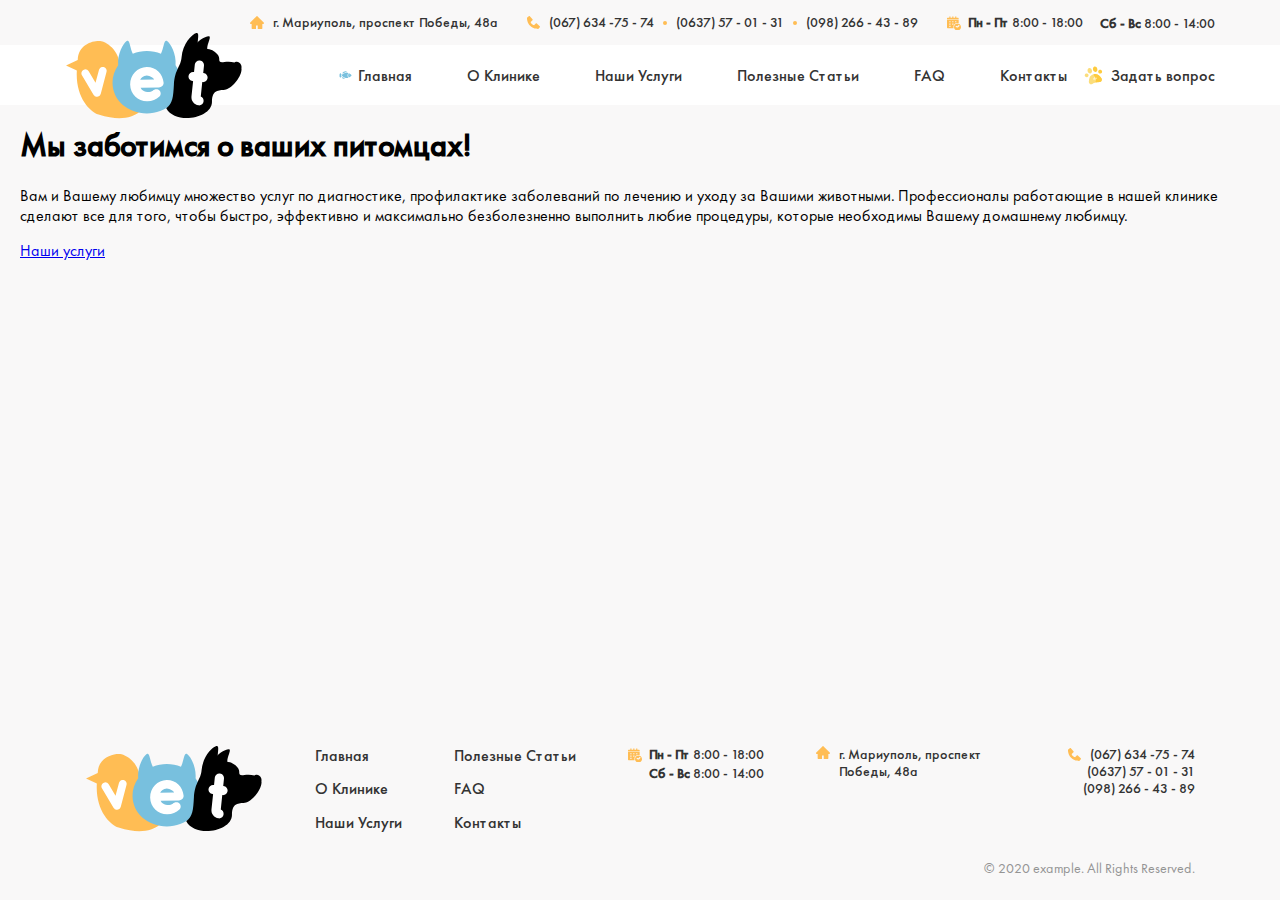
==== index.html @ 45d0268c "Revert "add services page"" ====
<!DOCTYPE html>
    <html lang="en">
    <head>
        <meta charset="UTF-8">
        <meta http-equiv="X-UA-Compatible" content="IE=edge">
        <meta name="viewport" content="width=device-width, initial-scale=1.0">
        <link rel="stylesheet" href="./css/main.min.css">
        <title>Home page</title>
    </head>
    <body>
        <header class="header">
            <div class="container">
                <div class="header-top">
                    <div class="header-top-info">
                        <address class="header-top__address">
                            г. Мариуполь, проспект Победы, 48а
                        </address>
                        
                        <ul class="header-top__list-tel">
                            <li class="header-top__item-tel">
                                <a class="header-top__tel" href="tel:+0676347574">
                                    (067) 634 -75 - 74
                                </a>
                            </li>
                            
                            <li class="header-top__item-tel">
                                <a class="header-top__tel" href="tel:+0637570131">
                                    (0637) 57 - 01 - 31
                                </a>
                            </li>
                            
                            <li class="header-top__item-tel">
                                <a class="header-top__tel" href="tel:+0982664389">
                                    (098) 266 - 43 - 89
                                </a>
                            </li>
                        </ul>
                        
                        <ul class="header-top__list-time">
                            <li class="header-top__item-time">
                                <time class="header-top__time">
                                    <span class="header-top__time-day">Пн - Пт</span> 8:00 - 18:00
                                </time>
                            </li>
                            
                            <li class="header-top__item-time">
                                <time class="header-top__time">
                                    <span class="header-top__time-day">Сб - Вс</span> 8:00 - 14:00
                                </time>
                            </li>
                        </ul>
                    </div>
                </div>
                
                <div class="header-bottom">
                    <div class="header-bottom-info">
                        <a class="header__link" href="./index.html">
                            <img class="header__img" src="./images/logo.svg" alt="Logo of site" width="178" height="86">
                        </a>

                        <ul class="header-bottom__list">
                            <li class="header-bottom__item header-bottom--acive">
                                <a class="header-bottom__link" href="./index.html">
                                    Главная
                                </a>
                            </li>

                            <li class="header-bottom__item">
                                <a class="header-bottom__link" href="./about_company.html">
                                    О Клинике
                                </a>
                            </li>

                            <li class="header-bottom__item">
                                <a class="header-bottom__link" href="./services.html">
                                    Наши Услуги
                                </a>
                            </li>

                            <li class="header-bottom__item">
                                <a class="header-bottom__link" href="./blog.html">
                                    Полезные Статьи
                                </a>
                            </li>

                            <li class="header-bottom__item">
                                <a class="header-bottom__link" href="./faq.html">
                                    FAQ
                                </a>
                            </li>

                            <li class="header-bottom__item">
                                <a class="header-bottom__link" href="./contac.html">
                                    Контакты
                                </a>
                            </li>
                        </ul>

                        <a class="header-bottom__link-q" href="">
                            Задать вопрос
                        </a>
                    </div>
                </div>
            </div>
        </header>

        <main class="main">
            <section class="work">
                <div class="container">
                    <div class="work-info">
                        <h1 class="work-info__heading main-heading">
                            Мы заботимся о<span class="work-info__heading-edit"> ваших питомцах!</span> 
                        </h1>

                        <p class="work-info__desc main-desc">
                            Вам и Вашему любимцу множество услуг по диагностике, профилактике заболеваний по лечению и уходу за Вашими животными. Профессионалы работающие в нашей клинике сделают все для того, чтобы быстро, эффективно и максимально безболезненно выполнить любие процедуры, которые необходимы Вашему домашнему любимцу.
                        </p>

                        <a class="work-info__link main-link" href="./services.html">
                            Наши услуги
                        </a>
                    </div>
                </div>
            </section>
        </main>

        <footer class="footer">
            <div class="container">
                <div class="footer-top">
                    <a class="header__link" href="./index.html">
                        <img class="header__img" src="./images/logo.svg" alt="Logo of site" width="178" height="86">
                    </a>
    
                    <ul class="footer__list">
                        <li class="footer__item">
                            <a class="footer__link" href="./index.html">
                                Главная
                            </a>
                        </li>
    
                        <li class="footer__item">
                            <a class="footer__link" href="./about_company.html">
                                О Клинике
                            </a>
                        </li>
    
                        <li class="footer__item">
                            <a class="footer__link" href="./services.html">
                                Наши Услуги
                            </a>
                        </li>
                    </ul>
    
                    <ul class="footer__list">
                        <li class="footer__item">
                            <a class="footer__link" href="./blog.html">
                                Полезные Статьи
                            </a>
                        </li>
    
                        <li class="footer__item">
                            <a class="footer__link" href="./faq.html">
                                FAQ
                            </a>
                        </li>
    
                        <li class="footer__item">
                            <a class="footer__link" href="./contac.html">
                                Контакты
                            </a>
                        </li>
                    </ul>
    
                    <ul class="header-top__list-time">
                        <li class="header-top__item-time">
                            <time class="header-top__time">
                                <span class="header-top__time-day">Пн - Пт</span> 8:00 - 18:00
                            </time>
                        </li>
                        
                        <li class="header-top__item-time">
                            <time class="header-top__time">
                                <span class="header-top__time-day">Сб - Вс</span> 8:00 - 14:00
                            </time>
                        </li>
                    </ul>
    
                    <address class="header-top__address">
                        г. Мариуполь, проспект Победы, 48а
                    </address>
                    
                    <ul class="header-top__list-tel">
                        <li class="header-top__item-tel">
                            <a class="header-top__tel" href="tel:+0676347574">
                                (067) 634 -75 - 74
                            </a>
                        </li>
                        
                        <li class="header-top__item-tel">
                            <a class="header-top__tel" href="tel:+0637570131">
                                (0637) 57 - 01 - 31
                            </a>
                        </li>
                        
                        <li class="header-top__item-tel">
                            <a class="header-top__tel" href="tel:+0982664389">
                                (098) 266 - 43 - 89
                            </a>
                        </li>
                    </ul>
                </div>
                
                <div class="footer-bottom">
                    <p class="footer__author">
                        © 2020 example. All Rights Reserved.
                    </p>
                </div>
            </div>
        </footer>
    </body>
    </html>
---- css/main.min.css ----
<<<<<<< HEAD
@font-face{font-family:'FuturaPT';src:url("../font/FuturaPT-Bold.woff2") format("woff2"),url("../font/FuturaPT-Bold.woff") format("woff");font-weight:bold;font-style:normal;font-display:swap}@font-face{font-family:'FuturaPT';src:url("../font/FuturaPT-Book.woff2") format("woff2"),url("../font/FuturaPT-Book.woff") format("woff");font-weight:normal;font-style:normal;font-display:swap}@font-face{font-family:'FuturaPT';src:url("../font/FuturaPT-Light.woff2") format("woff2"),url("../font/FuturaPT-Light.woff") format("woff");font-weight:300;font-style:normal;font-display:swap}@font-face{font-family:'FuturaPT';src:url("../font/FuturaPT-Medium.woff2") format("woff2"),url("../font/FuturaPT-Medium.woff") format("woff");font-weight:500;font-style:normal;font-display:swap}html{line-height:1.15;-webkit-text-size-adjust:100%}body{margin:0}main{display:block}h1{font-size:2em;margin:.67em 0}hr{-webkit-box-sizing:content-box;box-sizing:content-box;height:0;overflow:visible}pre{font-family:monospace,monospace;font-size:1em}a{background-color:transparent}abbr[title]{border-bottom:none;text-decoration:underline;-webkit-text-decoration:underline dotted;text-decoration:underline dotted}b,strong{font-weight:bolder}code,kbd,samp{font-family:monospace,monospace;font-size:1em}small{font-size:80%}sub,sup{font-size:75%;line-height:0;position:relative;vertical-align:baseline}sub{bottom:-.25em}sup{top:-.5em}img{border-style:none}button,input,optgroup,select,textarea{font-family:inherit;font-size:100%;line-height:1.15;margin:0}button,input{overflow:visible}button,select{text-transform:none}[type=button],[type=reset],[type=submit],button{-webkit-appearance:button}[type=button]::-moz-focus-inner,[type=reset]::-moz-focus-inner,[type=submit]::-moz-focus-inner,button::-moz-focus-inner{border-style:none;padding:0}[type=button]:-moz-focusring,[type=reset]:-moz-focusring,[type=submit]:-moz-focusring,button:-moz-focusring{outline:1px dotted ButtonText}fieldset{padding:.35em .75em .625em}legend{-webkit-box-sizing:border-box;box-sizing:border-box;color:inherit;display:table;max-width:100%;padding:0;white-space:normal}progress{vertical-align:baseline}textarea{overflow:auto}[type=checkbox],[type=radio]{-webkit-box-sizing:border-box;box-sizing:border-box;padding:0}[type=number]::-webkit-inner-spin-button,[type=number]::-webkit-outer-spin-button{height:auto}[type=search]{-webkit-appearance:textfield;outline-offset:-2px}[type=search]::-webkit-search-decoration{-webkit-appearance:none}::-webkit-file-upload-button{-webkit-appearance:button;font:inherit}details{display:block}summary{display:list-item}template{display:none}[hidden]{display:none}*,::before,::after{-webkit-box-sizing:border-box;box-sizing:border-box;scroll-behavior:smooth}html{height:100%}body{margin:0;padding:0;display:-webkit-box;display:-ms-flexbox;display:flex;-webkit-box-orient:vertical;-webkit-box-direction:normal;-ms-flex-direction:column;flex-direction:column;height:100%;font-family:'FuturaPT', 'Arial', sans-serif;font-size:16px;line-height:1.2;font-weight:400;background-color:#F9F8F8}main{-webkit-box-flex:1;-ms-flex-positive:1;flex-grow:1}img{vertical-align:middle}.visually-hidden{position:absolute;width:1px;height:1px;margin:-1px;padding:0;overflow:hidden;border:0;clip:rect(0 0 0 0)}.container{max-width:1440px;margin:0 auto;padding:0 20px}.header .container{padding:0}.header-top{padding:13px 65px 13px 250px;background-color:#F9F8F8}.header-top-info{display:-webkit-box;display:-ms-flexbox;display:flex;-webkit-box-pack:justify;-ms-flex-pack:justify;justify-content:space-between;-webkit-box-align:center;-ms-flex-align:center;align-items:center}.header-top__address{display:-webkit-box;display:-ms-flexbox;display:flex;-webkit-box-align:center;-ms-flex-align:center;align-items:center;font-size:14px;font-style:normal;font-weight:500;color:#333}.header-top__address::before{content:"";display:block;width:14px;height:13px;margin-right:9px;-ms-flex-negative:0;flex-shrink:0;background-image:url("../images/icon-house.svg");background-repeat:no-repeat}.header-top__list-tel{margin:0;padding:0;list-style-type:none;display:-webkit-box;display:-ms-flexbox;display:flex}.header-top__item-tel+.header-top__item-tel{margin-left:9px}.header-top__item-tel{display:-webkit-box;display:-ms-flexbox;display:flex;-webkit-box-align:center;-ms-flex-align:center;align-items:center}.header-top__item-tel:nth-child(1)::before{content:"";display:block;width:13px;height:13px;margin-right:9px;background-image:url("../images/icon-phone.svg");background-repeat:no-repeat}.header-top__item-tel:nth-child(2)::before{content:"";display:block;width:4px;height:4px;margin-right:9px;background-image:url("../images/icon-circle.svg");background-repeat:no-repeat}.header-top__item-tel:nth-child(3)::before{content:"";display:block;width:4px;height:4px;margin-right:9px;background-image:url("../images/icon-circle.svg");background-repeat:no-repeat}.header-top__tel{font-size:14px;font-weight:500;color:#333;text-decoration:none}.header-top__tel:hover{color:#FFBD54;-webkit-transition:color 0.3s ease;transition:color 0.3s ease}.header-top__tel:active{color:#333;opacity:0.6}.header-top__list-time{margin:0;padding:0;list-style-type:none;display:-webkit-box;display:-ms-flexbox;display:flex}.header-top__item-time:nth-child(1){display:-webkit-box;display:-ms-flexbox;display:flex;-webkit-box-align:center;-ms-flex-align:center;align-items:center;margin-right:17px}.header-top__item-time:nth-child(1)::before{content:"";display:block;width:14px;height:14px;margin-right:7px;background-image:url("../images/icon-calendar.svg");background-repeat:no-repeat}.header-top__time{font-size:14px;font-weight:500;color:#333}.header-top__time-day{font-weight:700}.header-bottom{position:relative;padding:20px 65px 19px 358px;background-color:#fff}.header-bottom-info{display:-webkit-box;display:-ms-flexbox;display:flex;-webkit-box-pack:justify;-ms-flex-pack:justify;justify-content:space-between;-webkit-box-align:center;-ms-flex-align:center;align-items:center}.header__link{position:absolute;left:65px}.header__link:hover{opacity:0.8}.header__link:active{opacity:0.6}.header-bottom__list{margin:0;padding:0;list-style-type:none;display:-webkit-box;display:-ms-flexbox;display:flex;-webkit-box-align:center;-ms-flex-align:center;align-items:center}.header-bottom__item+.header-bottom__item{margin-left:55px}.header-bottom__item{position:relative;display:-webkit-box;display:-ms-flexbox;display:flex;-webkit-box-align:center;-ms-flex-align:center;align-items:center}.header-bottom__item::before{position:absolute;left:-20px;content:"";display:none;width:15px;height:15px;background-image:url("../images/icon-fish.svg");background-repeat:no-repeat;background-size:contain}.header-bottom__item:hover::before{display:block}.header-bottom--acive.header-bottom__item::before{display:block}.header-bottom__link{font-weight:500;color:#333;text-decoration:none;white-space:nowrap}.header-bottom__link:hover{-webkit-box-shadow:inset 0 -2px 0 0 #F4FFAD;box-shadow:inset 0 -2px 0 0 #F4FFAD}.header-bottom__link:active{opacity:0.6}.header-bottom__link-q{display:-webkit-box;display:-ms-flexbox;display:flex;-webkit-box-align:center;-ms-flex-align:center;align-items:center;font-size:16px;font-weight:500;color:#333;text-decoration:none}.header-bottom__link-q:hover{-webkit-box-shadow:inset 0 -2px 0 0 #F4FFAD;box-shadow:inset 0 -2px 0 0 #F4FFAD}.header-bottom__link-q:active{opacity:0.6}.header-bottom__link-q::before{content:"";display:block;width:23px;height:21px;margin-right:5px;background-image:url("../images/icon-pet.svg");background-repeat:no-repeat;background-size:contain}.footer .footer-top{display:-webkit-box;display:-ms-flexbox;display:flex;-webkit-box-align:start;-ms-flex-align:start;align-items:flex-start;-webkit-box-pack:justify;-ms-flex-pack:justify;justify-content:space-between;padding:54px 65px 14px 65px;background-color:#F9F8F8}.footer .header__link{position:relative;left:0}.footer__list{margin:0;padding:0;list-style-type:none}.footer__item+.footer__item{margin-top:14px}.footer__link{font-weight:500;color:#333;text-decoration:none;white-space:nowrap}.footer__link:hover{color:#FFBD54;-webkit-transition:color 0.3s ease;transition:color 0.3s ease}.footer__link:active{color:#333;opacity:0.7}.footer .header-top__list-time{-webkit-box-orient:vertical;-webkit-box-direction:normal;-ms-flex-direction:column;flex-direction:column;-webkit-box-align:end;-ms-flex-align:end;align-items:flex-end}.footer .header-top__item-time:nth-child(1){margin:0}.footer .header-top__address{max-width:200px;-webkit-box-align:start;-ms-flex-align:start;align-items:flex-start}.footer .header-top__list-tel{-webkit-box-orient:vertical;-webkit-box-direction:normal;-ms-flex-direction:column;flex-direction:column;-webkit-box-align:end;-ms-flex-align:end;align-items:flex-end}.footer .header-top__item-tel:nth-child(2)::before{content:none}.footer .header-top__item-tel:nth-child(3)::before{content:none}.footer-bottom{padding:14px 65px 23px 65px}.footer__author{margin:0;padding:0;text-align:right;font-size:14px;color:#949494}
/*# sourceMappingURL=main.min.css.map */
=======

@font-face{font-family:'FuturaPT';src:url("../font/FuturaPT-Bold.woff2") format("woff2"),url("../font/FuturaPT-Bold.woff") format("woff");font-weight:bold;font-style:normal;font-display:swap}@font-face{font-family:'FuturaPT';src:url("../font/FuturaPT-Book.woff2") format("woff2"),url("../font/FuturaPT-Book.woff") format("woff");font-weight:normal;font-style:normal;font-display:swap}@font-face{font-family:'FuturaPT';src:url("../font/FuturaPT-Light.woff2") format("woff2"),url("../font/FuturaPT-Light.woff") format("woff");font-weight:300;font-style:normal;font-display:swap}@font-face{font-family:'FuturaPT';src:url("../font/FuturaPT-Medium.woff2") format("woff2"),url("../font/FuturaPT-Medium.woff") format("woff");font-weight:500;font-style:normal;font-display:swap}html{line-height:1.15;-webkit-text-size-adjust:100%}body{margin:0}main{display:block}h1{font-size:2em;margin:.67em 0}hr{-webkit-box-sizing:content-box;box-sizing:content-box;height:0;overflow:visible}pre{font-family:monospace,monospace;font-size:1em}a{background-color:transparent}abbr[title]{border-bottom:none;text-decoration:underline;-webkit-text-decoration:underline dotted;text-decoration:underline dotted}b,strong{font-weight:bolder}code,kbd,samp{font-family:monospace,monospace;font-size:1em}small{font-size:80%}sub,sup{font-size:75%;line-height:0;position:relative;vertical-align:baseline}sub{bottom:-.25em}sup{top:-.5em}img{border-style:none}button,input,optgroup,select,textarea{font-family:inherit;font-size:100%;line-height:1.15;margin:0}button,input{overflow:visible}button,select{text-transform:none}[type=button],[type=reset],[type=submit],button{-webkit-appearance:button}[type=button]::-moz-focus-inner,[type=reset]::-moz-focus-inner,[type=submit]::-moz-focus-inner,button::-moz-focus-inner{border-style:none;padding:0}[type=button]:-moz-focusring,[type=reset]:-moz-focusring,[type=submit]:-moz-focusring,button:-moz-focusring{outline:1px dotted ButtonText}fieldset{padding:.35em .75em .625em}legend{-webkit-box-sizing:border-box;box-sizing:border-box;color:inherit;display:table;max-width:100%;padding:0;white-space:normal}progress{vertical-align:baseline}textarea{overflow:auto}[type=checkbox],[type=radio]{-webkit-box-sizing:border-box;box-sizing:border-box;padding:0}[type=number]::-webkit-inner-spin-button,[type=number]::-webkit-outer-spin-button{height:auto}[type=search]{-webkit-appearance:textfield;outline-offset:-2px}[type=search]::-webkit-search-decoration{-webkit-appearance:none}::-webkit-file-upload-button{-webkit-appearance:button;font:inherit}details{display:block}summary{display:list-item}template{display:none}[hidden]{display:none}*,::before,::after{-webkit-box-sizing:border-box;box-sizing:border-box;scroll-behavior:smooth}html{height:100%}body{margin:0;padding:0;display:-webkit-box;display:-ms-flexbox;display:flex;-webkit-box-orient:vertical;-webkit-box-direction:normal;-ms-flex-direction:column;flex-direction:column;height:100%;font-family:'FuturaPT', 'Arial', sans-serif;font-size:16px;line-height:1.2;font-weight:400;background-color:#F9F8F8}main{-webkit-box-flex:1;-ms-flex-positive:1;flex-grow:1}img{vertical-align:middle}.visually-hidden{position:absolute;width:1px;height:1px;margin:-1px;padding:0;overflow:hidden;border:0;clip:rect(0 0 0 0)}.container{max-width:1440px;margin:0 auto;padding:0 20px}.header .container{padding:0}.header-top{padding:13px 65px 13px 250px;background-color:#F9F8F8}.header-top-info{display:-webkit-box;display:-ms-flexbox;display:flex;-webkit-box-pack:justify;-ms-flex-pack:justify;justify-content:space-between;-webkit-box-align:center;-ms-flex-align:center;align-items:center}.header-top__address{display:-webkit-box;display:-ms-flexbox;display:flex;-webkit-box-align:center;-ms-flex-align:center;align-items:center;font-size:14px;font-style:normal;font-weight:500;color:#333}.header-top__address::before{content:"";display:block;width:14px;height:13px;margin-right:9px;background-image:url("../images/icon-house.svg");background-repeat:no-repeat}.header-top__list-tel{margin:0;padding:0;list-style-type:none;display:-webkit-box;display:-ms-flexbox;display:flex}.header-top__item-tel+.header-top__item-tel{margin-left:9px}.header-top__item-tel{display:-webkit-box;display:-ms-flexbox;display:flex;-webkit-box-align:center;-ms-flex-align:center;align-items:center}.header-top__item-tel:nth-child(1)::before{content:"";display:block;width:13px;height:13px;margin-right:9px;background-image:url("../images/icon-phone.svg");background-repeat:no-repeat}.header-top__item-tel:nth-child(2)::before{content:"";display:block;width:4px;height:4px;margin-right:9px;background-image:url("../images/icon-circle.svg");background-repeat:no-repeat}.header-top__item-tel:nth-child(3)::before{content:"";display:block;width:4px;height:4px;margin-right:9px;background-image:url("../images/icon-circle.svg");background-repeat:no-repeat}.header-top__tel{font-size:14px;font-weight:500;color:#333;text-decoration:none}.header-top__tel:hover{color:#FFBD54;-webkit-transition:color 0.3s ease;transition:color 0.3s ease}.header-top__tel:active{color:#333;opacity:0.6}.header-top__list-time{margin:0;padding:0;list-style-type:none;display:-webkit-box;display:-ms-flexbox;display:flex}.header-top__item-time:nth-child(1){display:-webkit-box;display:-ms-flexbox;display:flex;-webkit-box-align:center;-ms-flex-align:center;align-items:center;margin-right:17px}.header-top__item-time:nth-child(1)::before{content:"";display:block;width:14px;height:14px;margin-right:7px;background-image:url("../images/icon-calendar.svg");background-repeat:no-repeat}.header-top__time{font-size:14px;font-weight:500;color:#333}.header-top__time-day{font-weight:700}.header-bottom{position:relative;padding:20px 65px 19px 358px;background-color:#fff}.header-bottom-info{display:-webkit-box;display:-ms-flexbox;display:flex;-webkit-box-pack:justify;-ms-flex-pack:justify;justify-content:space-between;-webkit-box-align:center;-ms-flex-align:center;align-items:center}.header__link{position:absolute;left:65px}.header__link:hover{opacity:0.8}.header__link:active{opacity:0.6}.header-bottom__list{margin:0;padding:0;list-style-type:none;display:-webkit-box;display:-ms-flexbox;display:flex;-webkit-box-align:center;-ms-flex-align:center;align-items:center}.header-bottom__item+.header-bottom__item{margin-left:55px}.header-bottom__item{position:relative;display:-webkit-box;display:-ms-flexbox;display:flex;-webkit-box-align:center;-ms-flex-align:center;align-items:center}.header-bottom__item::before{position:absolute;left:-20px;content:"";display:none;width:15px;height:15px;background-image:url("../images/icon-fish.svg");background-repeat:no-repeat;background-size:contain}.header-bottom__item:hover::before{display:block}.header-bottom--acive.header-bottom__item::before{display:block}.header-bottom__link{font-weight:500;color:#333;text-decoration:none;white-space:nowrap}.header-bottom__link:hover{-webkit-box-shadow:inset 0 -2px 0 0 #F4FFAD;box-shadow:inset 0 -2px 0 0 #F4FFAD}.header-bottom__link:active{opacity:0.6}.header-bottom__link-q{display:-webkit-box;display:-ms-flexbox;display:flex;-webkit-box-align:center;-ms-flex-align:center;align-items:center;font-size:16px;font-weight:500;color:#333;text-decoration:none}.header-bottom__link-q:hover{-webkit-box-shadow:inset 0 -2px 0 0 #F4FFAD;box-shadow:inset 0 -2px 0 0 #F4FFAD}.header-bottom__link-q:active{opacity:0.6}.header-bottom__link-q::before{content:"";display:block;width:23px;height:21px;margin-right:5px;background-image:url("../images/icon-pet.svg");background-repeat:no-repeat;background-size:contain}
/*# sourceMappingURL=main.min.css.map */

>>>>>>> f0f68b312cd9352ac6ed9e922bcf2f4b760effd1
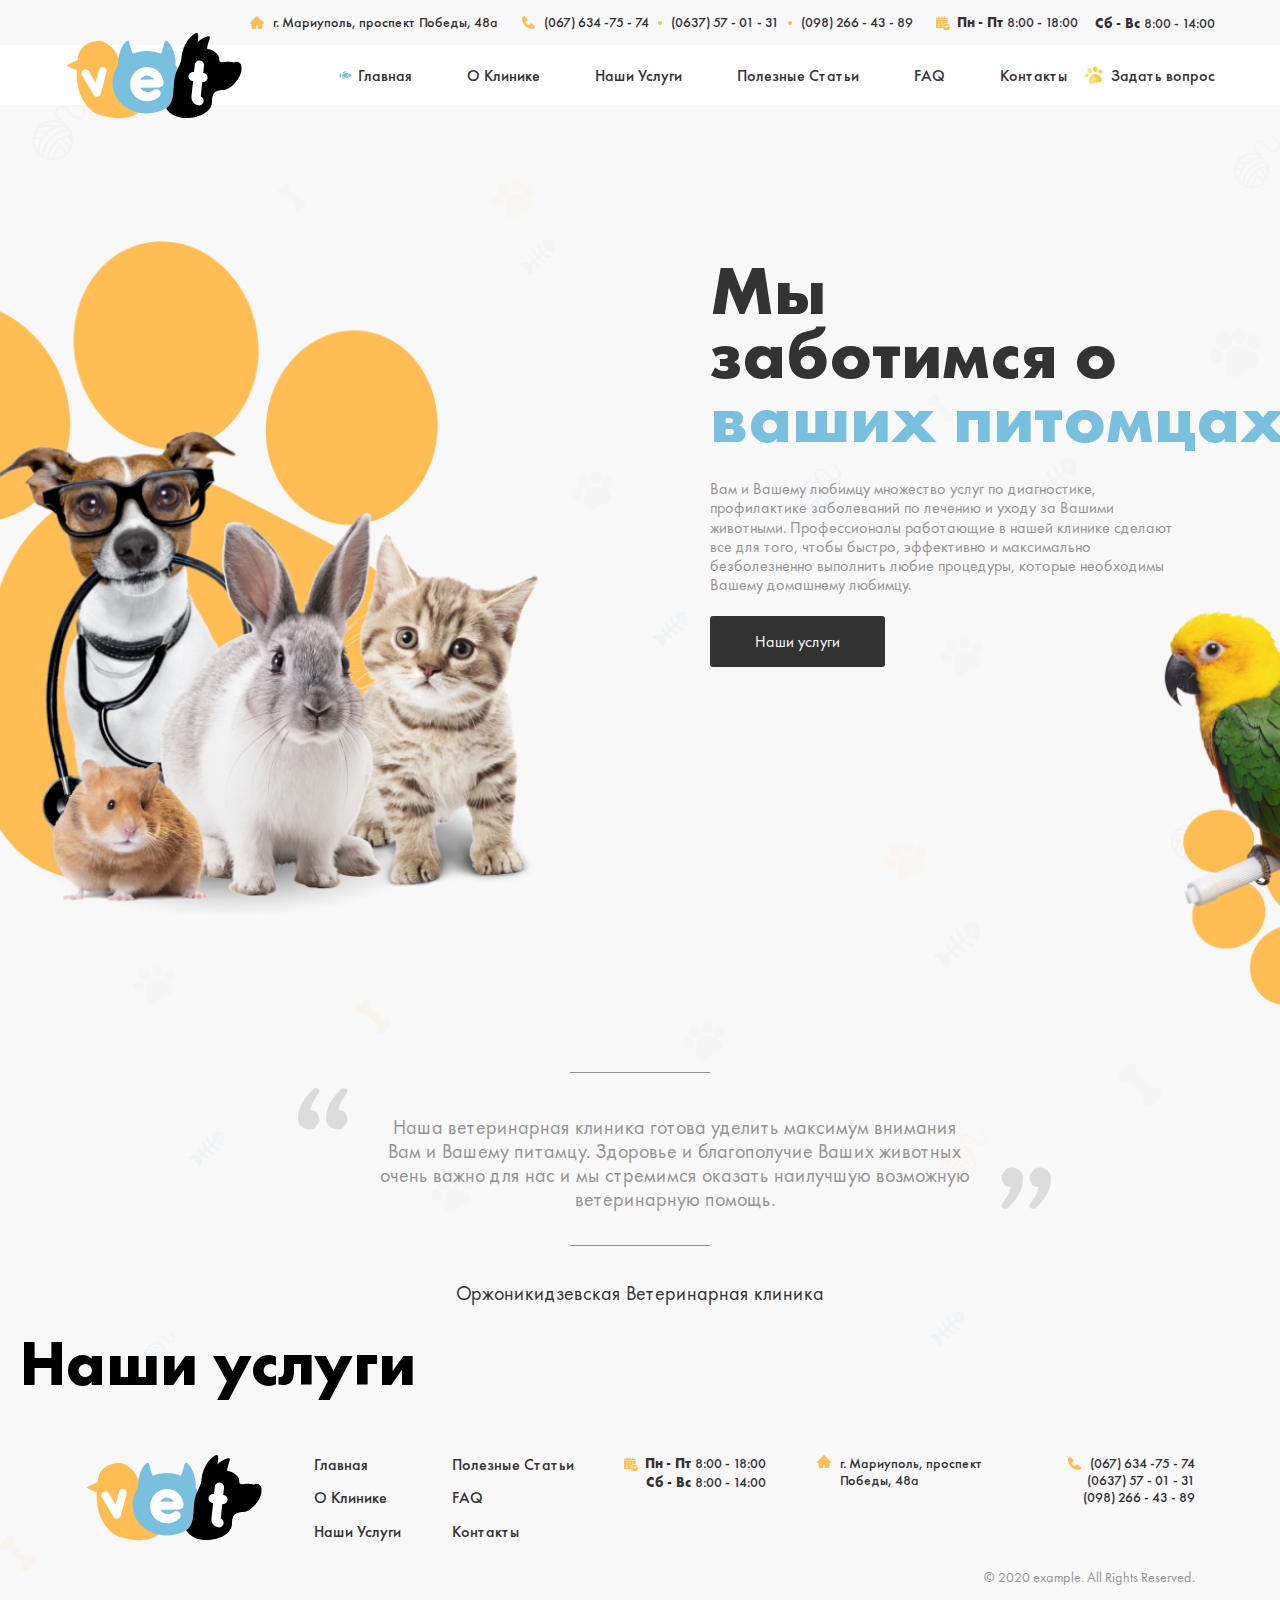
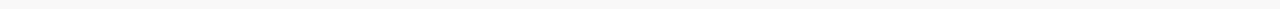
==== commit 74cb39ed: "subscribe" ====
--- a/index.html
+++ b/index.html
@@ -1,4 +1,4 @@
-    <!DOCTYPE html>
+<!DOCTYPE html>
     <html lang="en">
     <head>
         <meta charset="UTF-8">
@@ -122,6 +122,42 @@
                     </div>
                 </div>
             </section>
+
+            <!-- About -->
+
+            <section class="about">
+                <div class="container">
+                    <div class="about-info">
+                        <p class="about-info__desc main-desc">
+                            Наша ветеринарная клиника готова уделить максимум внимания Вам и Вашему питамцу. Здоровье и благополучие Ваших животных очень важно для нас и мы стремимся оказать наилучшую возможную ветеринарную помощь.
+                        </p>
+                    </div>
+
+                    <p class="about__desc main-desc">
+                        Оржоникидзевская Ветеринарная клиника
+                    </p>
+                </div>
+            </section>
+
+            <!-- Service -->
+
+            <section class="service">
+                <div class="container">
+                    <h2 class="service__heading main-heading">
+                        Наши услуги
+                    </h2>
+
+
+                </div>
+            </section>
+
+            <!-- Subscribe -->
+
+            <section class="subscribe">
+                <div class="container">
+                    
+                </div>
+            </section>
         </main>
 
         <footer class="footer">
--- a/css/main.min.css
+++ b/css/main.min.css
@@ -1,9 +1,1027 @@
-<<<<<<< HEAD
-@font-face{font-family:'FuturaPT';src:url("../font/FuturaPT-Bold.woff2") format("woff2"),url("../font/FuturaPT-Bold.woff") format("woff");font-weight:bold;font-style:normal;font-display:swap}@font-face{font-family:'FuturaPT';src:url("../font/FuturaPT-Book.woff2") format("woff2"),url("../font/FuturaPT-Book.woff") format("woff");font-weight:normal;font-style:normal;font-display:swap}@font-face{font-family:'FuturaPT';src:url("../font/FuturaPT-Light.woff2") format("woff2"),url("../font/FuturaPT-Light.woff") format("woff");font-weight:300;font-style:normal;font-display:swap}@font-face{font-family:'FuturaPT';src:url("../font/FuturaPT-Medium.woff2") format("woff2"),url("../font/FuturaPT-Medium.woff") format("woff");font-weight:500;font-style:normal;font-display:swap}html{line-height:1.15;-webkit-text-size-adjust:100%}body{margin:0}main{display:block}h1{font-size:2em;margin:.67em 0}hr{-webkit-box-sizing:content-box;box-sizing:content-box;height:0;overflow:visible}pre{font-family:monospace,monospace;font-size:1em}a{background-color:transparent}abbr[title]{border-bottom:none;text-decoration:underline;-webkit-text-decoration:underline dotted;text-decoration:underline dotted}b,strong{font-weight:bolder}code,kbd,samp{font-family:monospace,monospace;font-size:1em}small{font-size:80%}sub,sup{font-size:75%;line-height:0;position:relative;vertical-align:baseline}sub{bottom:-.25em}sup{top:-.5em}img{border-style:none}button,input,optgroup,select,textarea{font-family:inherit;font-size:100%;line-height:1.15;margin:0}button,input{overflow:visible}button,select{text-transform:none}[type=button],[type=reset],[type=submit],button{-webkit-appearance:button}[type=button]::-moz-focus-inner,[type=reset]::-moz-focus-inner,[type=submit]::-moz-focus-inner,button::-moz-focus-inner{border-style:none;padding:0}[type=button]:-moz-focusring,[type=reset]:-moz-focusring,[type=submit]:-moz-focusring,button:-moz-focusring{outline:1px dotted ButtonText}fieldset{padding:.35em .75em .625em}legend{-webkit-box-sizing:border-box;box-sizing:border-box;color:inherit;display:table;max-width:100%;padding:0;white-space:normal}progress{vertical-align:baseline}textarea{overflow:auto}[type=checkbox],[type=radio]{-webkit-box-sizing:border-box;box-sizing:border-box;padding:0}[type=number]::-webkit-inner-spin-button,[type=number]::-webkit-outer-spin-button{height:auto}[type=search]{-webkit-appearance:textfield;outline-offset:-2px}[type=search]::-webkit-search-decoration{-webkit-appearance:none}::-webkit-file-upload-button{-webkit-appearance:button;font:inherit}details{display:block}summary{display:list-item}template{display:none}[hidden]{display:none}*,::before,::after{-webkit-box-sizing:border-box;box-sizing:border-box;scroll-behavior:smooth}html{height:100%}body{margin:0;padding:0;display:-webkit-box;display:-ms-flexbox;display:flex;-webkit-box-orient:vertical;-webkit-box-direction:normal;-ms-flex-direction:column;flex-direction:column;height:100%;font-family:'FuturaPT', 'Arial', sans-serif;font-size:16px;line-height:1.2;font-weight:400;background-color:#F9F8F8}main{-webkit-box-flex:1;-ms-flex-positive:1;flex-grow:1}img{vertical-align:middle}.visually-hidden{position:absolute;width:1px;height:1px;margin:-1px;padding:0;overflow:hidden;border:0;clip:rect(0 0 0 0)}.container{max-width:1440px;margin:0 auto;padding:0 20px}.header .container{padding:0}.header-top{padding:13px 65px 13px 250px;background-color:#F9F8F8}.header-top-info{display:-webkit-box;display:-ms-flexbox;display:flex;-webkit-box-pack:justify;-ms-flex-pack:justify;justify-content:space-between;-webkit-box-align:center;-ms-flex-align:center;align-items:center}.header-top__address{display:-webkit-box;display:-ms-flexbox;display:flex;-webkit-box-align:center;-ms-flex-align:center;align-items:center;font-size:14px;font-style:normal;font-weight:500;color:#333}.header-top__address::before{content:"";display:block;width:14px;height:13px;margin-right:9px;-ms-flex-negative:0;flex-shrink:0;background-image:url("../images/icon-house.svg");background-repeat:no-repeat}.header-top__list-tel{margin:0;padding:0;list-style-type:none;display:-webkit-box;display:-ms-flexbox;display:flex}.header-top__item-tel+.header-top__item-tel{margin-left:9px}.header-top__item-tel{display:-webkit-box;display:-ms-flexbox;display:flex;-webkit-box-align:center;-ms-flex-align:center;align-items:center}.header-top__item-tel:nth-child(1)::before{content:"";display:block;width:13px;height:13px;margin-right:9px;background-image:url("../images/icon-phone.svg");background-repeat:no-repeat}.header-top__item-tel:nth-child(2)::before{content:"";display:block;width:4px;height:4px;margin-right:9px;background-image:url("../images/icon-circle.svg");background-repeat:no-repeat}.header-top__item-tel:nth-child(3)::before{content:"";display:block;width:4px;height:4px;margin-right:9px;background-image:url("../images/icon-circle.svg");background-repeat:no-repeat}.header-top__tel{font-size:14px;font-weight:500;color:#333;text-decoration:none}.header-top__tel:hover{color:#FFBD54;-webkit-transition:color 0.3s ease;transition:color 0.3s ease}.header-top__tel:active{color:#333;opacity:0.6}.header-top__list-time{margin:0;padding:0;list-style-type:none;display:-webkit-box;display:-ms-flexbox;display:flex}.header-top__item-time:nth-child(1){display:-webkit-box;display:-ms-flexbox;display:flex;-webkit-box-align:center;-ms-flex-align:center;align-items:center;margin-right:17px}.header-top__item-time:nth-child(1)::before{content:"";display:block;width:14px;height:14px;margin-right:7px;background-image:url("../images/icon-calendar.svg");background-repeat:no-repeat}.header-top__time{font-size:14px;font-weight:500;color:#333}.header-top__time-day{font-weight:700}.header-bottom{position:relative;padding:20px 65px 19px 358px;background-color:#fff}.header-bottom-info{display:-webkit-box;display:-ms-flexbox;display:flex;-webkit-box-pack:justify;-ms-flex-pack:justify;justify-content:space-between;-webkit-box-align:center;-ms-flex-align:center;align-items:center}.header__link{position:absolute;left:65px}.header__link:hover{opacity:0.8}.header__link:active{opacity:0.6}.header-bottom__list{margin:0;padding:0;list-style-type:none;display:-webkit-box;display:-ms-flexbox;display:flex;-webkit-box-align:center;-ms-flex-align:center;align-items:center}.header-bottom__item+.header-bottom__item{margin-left:55px}.header-bottom__item{position:relative;display:-webkit-box;display:-ms-flexbox;display:flex;-webkit-box-align:center;-ms-flex-align:center;align-items:center}.header-bottom__item::before{position:absolute;left:-20px;content:"";display:none;width:15px;height:15px;background-image:url("../images/icon-fish.svg");background-repeat:no-repeat;background-size:contain}.header-bottom__item:hover::before{display:block}.header-bottom--acive.header-bottom__item::before{display:block}.header-bottom__link{font-weight:500;color:#333;text-decoration:none;white-space:nowrap}.header-bottom__link:hover{-webkit-box-shadow:inset 0 -2px 0 0 #F4FFAD;box-shadow:inset 0 -2px 0 0 #F4FFAD}.header-bottom__link:active{opacity:0.6}.header-bottom__link-q{display:-webkit-box;display:-ms-flexbox;display:flex;-webkit-box-align:center;-ms-flex-align:center;align-items:center;font-size:16px;font-weight:500;color:#333;text-decoration:none}.header-bottom__link-q:hover{-webkit-box-shadow:inset 0 -2px 0 0 #F4FFAD;box-shadow:inset 0 -2px 0 0 #F4FFAD}.header-bottom__link-q:active{opacity:0.6}.header-bottom__link-q::before{content:"";display:block;width:23px;height:21px;margin-right:5px;background-image:url("../images/icon-pet.svg");background-repeat:no-repeat;background-size:contain}.footer .footer-top{display:-webkit-box;display:-ms-flexbox;display:flex;-webkit-box-align:start;-ms-flex-align:start;align-items:flex-start;-webkit-box-pack:justify;-ms-flex-pack:justify;justify-content:space-between;padding:54px 65px 14px 65px;background-color:#F9F8F8}.footer .header__link{position:relative;left:0}.footer__list{margin:0;padding:0;list-style-type:none}.footer__item+.footer__item{margin-top:14px}.footer__link{font-weight:500;color:#333;text-decoration:none;white-space:nowrap}.footer__link:hover{color:#FFBD54;-webkit-transition:color 0.3s ease;transition:color 0.3s ease}.footer__link:active{color:#333;opacity:0.7}.footer .header-top__list-time{-webkit-box-orient:vertical;-webkit-box-direction:normal;-ms-flex-direction:column;flex-direction:column;-webkit-box-align:end;-ms-flex-align:end;align-items:flex-end}.footer .header-top__item-time:nth-child(1){margin:0}.footer .header-top__address{max-width:200px;-webkit-box-align:start;-ms-flex-align:start;align-items:flex-start}.footer .header-top__list-tel{-webkit-box-orient:vertical;-webkit-box-direction:normal;-ms-flex-direction:column;flex-direction:column;-webkit-box-align:end;-ms-flex-align:end;align-items:flex-end}.footer .header-top__item-tel:nth-child(2)::before{content:none}.footer .header-top__item-tel:nth-child(3)::before{content:none}.footer-bottom{padding:14px 65px 23px 65px}.footer__author{margin:0;padding:0;text-align:right;font-size:14px;color:#949494}
-/*# sourceMappingURL=main.min.css.map */
-=======
-
-@font-face{font-family:'FuturaPT';src:url("../font/FuturaPT-Bold.woff2") format("woff2"),url("../font/FuturaPT-Bold.woff") format("woff");font-weight:bold;font-style:normal;font-display:swap}@font-face{font-family:'FuturaPT';src:url("../font/FuturaPT-Book.woff2") format("woff2"),url("../font/FuturaPT-Book.woff") format("woff");font-weight:normal;font-style:normal;font-display:swap}@font-face{font-family:'FuturaPT';src:url("../font/FuturaPT-Light.woff2") format("woff2"),url("../font/FuturaPT-Light.woff") format("woff");font-weight:300;font-style:normal;font-display:swap}@font-face{font-family:'FuturaPT';src:url("../font/FuturaPT-Medium.woff2") format("woff2"),url("../font/FuturaPT-Medium.woff") format("woff");font-weight:500;font-style:normal;font-display:swap}html{line-height:1.15;-webkit-text-size-adjust:100%}body{margin:0}main{display:block}h1{font-size:2em;margin:.67em 0}hr{-webkit-box-sizing:content-box;box-sizing:content-box;height:0;overflow:visible}pre{font-family:monospace,monospace;font-size:1em}a{background-color:transparent}abbr[title]{border-bottom:none;text-decoration:underline;-webkit-text-decoration:underline dotted;text-decoration:underline dotted}b,strong{font-weight:bolder}code,kbd,samp{font-family:monospace,monospace;font-size:1em}small{font-size:80%}sub,sup{font-size:75%;line-height:0;position:relative;vertical-align:baseline}sub{bottom:-.25em}sup{top:-.5em}img{border-style:none}button,input,optgroup,select,textarea{font-family:inherit;font-size:100%;line-height:1.15;margin:0}button,input{overflow:visible}button,select{text-transform:none}[type=button],[type=reset],[type=submit],button{-webkit-appearance:button}[type=button]::-moz-focus-inner,[type=reset]::-moz-focus-inner,[type=submit]::-moz-focus-inner,button::-moz-focus-inner{border-style:none;padding:0}[type=button]:-moz-focusring,[type=reset]:-moz-focusring,[type=submit]:-moz-focusring,button:-moz-focusring{outline:1px dotted ButtonText}fieldset{padding:.35em .75em .625em}legend{-webkit-box-sizing:border-box;box-sizing:border-box;color:inherit;display:table;max-width:100%;padding:0;white-space:normal}progress{vertical-align:baseline}textarea{overflow:auto}[type=checkbox],[type=radio]{-webkit-box-sizing:border-box;box-sizing:border-box;padding:0}[type=number]::-webkit-inner-spin-button,[type=number]::-webkit-outer-spin-button{height:auto}[type=search]{-webkit-appearance:textfield;outline-offset:-2px}[type=search]::-webkit-search-decoration{-webkit-appearance:none}::-webkit-file-upload-button{-webkit-appearance:button;font:inherit}details{display:block}summary{display:list-item}template{display:none}[hidden]{display:none}*,::before,::after{-webkit-box-sizing:border-box;box-sizing:border-box;scroll-behavior:smooth}html{height:100%}body{margin:0;padding:0;display:-webkit-box;display:-ms-flexbox;display:flex;-webkit-box-orient:vertical;-webkit-box-direction:normal;-ms-flex-direction:column;flex-direction:column;height:100%;font-family:'FuturaPT', 'Arial', sans-serif;font-size:16px;line-height:1.2;font-weight:400;background-color:#F9F8F8}main{-webkit-box-flex:1;-ms-flex-positive:1;flex-grow:1}img{vertical-align:middle}.visually-hidden{position:absolute;width:1px;height:1px;margin:-1px;padding:0;overflow:hidden;border:0;clip:rect(0 0 0 0)}.container{max-width:1440px;margin:0 auto;padding:0 20px}.header .container{padding:0}.header-top{padding:13px 65px 13px 250px;background-color:#F9F8F8}.header-top-info{display:-webkit-box;display:-ms-flexbox;display:flex;-webkit-box-pack:justify;-ms-flex-pack:justify;justify-content:space-between;-webkit-box-align:center;-ms-flex-align:center;align-items:center}.header-top__address{display:-webkit-box;display:-ms-flexbox;display:flex;-webkit-box-align:center;-ms-flex-align:center;align-items:center;font-size:14px;font-style:normal;font-weight:500;color:#333}.header-top__address::before{content:"";display:block;width:14px;height:13px;margin-right:9px;background-image:url("../images/icon-house.svg");background-repeat:no-repeat}.header-top__list-tel{margin:0;padding:0;list-style-type:none;display:-webkit-box;display:-ms-flexbox;display:flex}.header-top__item-tel+.header-top__item-tel{margin-left:9px}.header-top__item-tel{display:-webkit-box;display:-ms-flexbox;display:flex;-webkit-box-align:center;-ms-flex-align:center;align-items:center}.header-top__item-tel:nth-child(1)::before{content:"";display:block;width:13px;height:13px;margin-right:9px;background-image:url("../images/icon-phone.svg");background-repeat:no-repeat}.header-top__item-tel:nth-child(2)::before{content:"";display:block;width:4px;height:4px;margin-right:9px;background-image:url("../images/icon-circle.svg");background-repeat:no-repeat}.header-top__item-tel:nth-child(3)::before{content:"";display:block;width:4px;height:4px;margin-right:9px;background-image:url("../images/icon-circle.svg");background-repeat:no-repeat}.header-top__tel{font-size:14px;font-weight:500;color:#333;text-decoration:none}.header-top__tel:hover{color:#FFBD54;-webkit-transition:color 0.3s ease;transition:color 0.3s ease}.header-top__tel:active{color:#333;opacity:0.6}.header-top__list-time{margin:0;padding:0;list-style-type:none;display:-webkit-box;display:-ms-flexbox;display:flex}.header-top__item-time:nth-child(1){display:-webkit-box;display:-ms-flexbox;display:flex;-webkit-box-align:center;-ms-flex-align:center;align-items:center;margin-right:17px}.header-top__item-time:nth-child(1)::before{content:"";display:block;width:14px;height:14px;margin-right:7px;background-image:url("../images/icon-calendar.svg");background-repeat:no-repeat}.header-top__time{font-size:14px;font-weight:500;color:#333}.header-top__time-day{font-weight:700}.header-bottom{position:relative;padding:20px 65px 19px 358px;background-color:#fff}.header-bottom-info{display:-webkit-box;display:-ms-flexbox;display:flex;-webkit-box-pack:justify;-ms-flex-pack:justify;justify-content:space-between;-webkit-box-align:center;-ms-flex-align:center;align-items:center}.header__link{position:absolute;left:65px}.header__link:hover{opacity:0.8}.header__link:active{opacity:0.6}.header-bottom__list{margin:0;padding:0;list-style-type:none;display:-webkit-box;display:-ms-flexbox;display:flex;-webkit-box-align:center;-ms-flex-align:center;align-items:center}.header-bottom__item+.header-bottom__item{margin-left:55px}.header-bottom__item{position:relative;display:-webkit-box;display:-ms-flexbox;display:flex;-webkit-box-align:center;-ms-flex-align:center;align-items:center}.header-bottom__item::before{position:absolute;left:-20px;content:"";display:none;width:15px;height:15px;background-image:url("../images/icon-fish.svg");background-repeat:no-repeat;background-size:contain}.header-bottom__item:hover::before{display:block}.header-bottom--acive.header-bottom__item::before{display:block}.header-bottom__link{font-weight:500;color:#333;text-decoration:none;white-space:nowrap}.header-bottom__link:hover{-webkit-box-shadow:inset 0 -2px 0 0 #F4FFAD;box-shadow:inset 0 -2px 0 0 #F4FFAD}.header-bottom__link:active{opacity:0.6}.header-bottom__link-q{display:-webkit-box;display:-ms-flexbox;display:flex;-webkit-box-align:center;-ms-flex-align:center;align-items:center;font-size:16px;font-weight:500;color:#333;text-decoration:none}.header-bottom__link-q:hover{-webkit-box-shadow:inset 0 -2px 0 0 #F4FFAD;box-shadow:inset 0 -2px 0 0 #F4FFAD}.header-bottom__link-q:active{opacity:0.6}.header-bottom__link-q::before{content:"";display:block;width:23px;height:21px;margin-right:5px;background-image:url("../images/icon-pet.svg");background-repeat:no-repeat;background-size:contain}
-/*# sourceMappingURL=main.min.css.map */
-
->>>>>>> f0f68b312cd9352ac6ed9e922bcf2f4b760effd1
+@font-face {
+  font-family: 'FuturaPT';
+  src: url("../font/FuturaPT-Bold.woff2") format("woff2"), url("../font/FuturaPT-Bold.woff") format("woff");
+  font-weight: bold;
+  font-style: normal;
+  font-display: swap;
+}
+
+@font-face {
+  font-family: 'FuturaPT';
+  src: url("../font/FuturaPT-Book.woff2") format("woff2"), url("../font/FuturaPT-Book.woff") format("woff");
+  font-weight: normal;
+  font-style: normal;
+  font-display: swap;
+}
+
+@font-face {
+  font-family: 'FuturaPT';
+  src: url("../font/FuturaPT-Light.woff2") format("woff2"), url("../font/FuturaPT-Light.woff") format("woff");
+  font-weight: 300;
+  font-style: normal;
+  font-display: swap;
+}
+
+@font-face {
+  font-family: 'FuturaPT';
+  src: url("../font/FuturaPT-Medium.woff2") format("woff2"), url("../font/FuturaPT-Medium.woff") format("woff");
+  font-weight: 500;
+  font-style: normal;
+  font-display: swap;
+}
+
+html {
+  line-height: 1.15;
+  -webkit-text-size-adjust: 100%;
+}
+
+body {
+  margin: 0;
+}
+
+main {
+  display: block;
+}
+
+h1 {
+  font-size: 2em;
+  margin: .67em 0;
+}
+
+hr {
+  -webkit-box-sizing: content-box;
+          box-sizing: content-box;
+  height: 0;
+  overflow: visible;
+}
+
+pre {
+  font-family: monospace,monospace;
+  font-size: 1em;
+}
+
+a {
+  background-color: transparent;
+}
+
+abbr[title] {
+  border-bottom: none;
+  text-decoration: underline;
+  -webkit-text-decoration: underline dotted;
+          text-decoration: underline dotted;
+}
+
+b, strong {
+  font-weight: bolder;
+}
+
+code, kbd, samp {
+  font-family: monospace,monospace;
+  font-size: 1em;
+}
+
+small {
+  font-size: 80%;
+}
+
+sub, sup {
+  font-size: 75%;
+  line-height: 0;
+  position: relative;
+  vertical-align: baseline;
+}
+
+sub {
+  bottom: -.25em;
+}
+
+sup {
+  top: -.5em;
+}
+
+img {
+  border-style: none;
+}
+
+button, input, optgroup, select, textarea {
+  font-family: inherit;
+  font-size: 100%;
+  line-height: 1.15;
+  margin: 0;
+}
+
+button, input {
+  overflow: visible;
+}
+
+button, select {
+  text-transform: none;
+}
+
+[type=button], [type=reset], [type=submit], button {
+  -webkit-appearance: button;
+}
+
+[type=button]::-moz-focus-inner, [type=reset]::-moz-focus-inner, [type=submit]::-moz-focus-inner, button::-moz-focus-inner {
+  border-style: none;
+  padding: 0;
+}
+
+[type=button]:-moz-focusring, [type=reset]:-moz-focusring, [type=submit]:-moz-focusring, button:-moz-focusring {
+  outline: 1px dotted ButtonText;
+}
+
+fieldset {
+  padding: .35em .75em .625em;
+}
+
+legend {
+  -webkit-box-sizing: border-box;
+          box-sizing: border-box;
+  color: inherit;
+  display: table;
+  max-width: 100%;
+  padding: 0;
+  white-space: normal;
+}
+
+progress {
+  vertical-align: baseline;
+}
+
+textarea {
+  overflow: auto;
+}
+
+[type=checkbox], [type=radio] {
+  -webkit-box-sizing: border-box;
+          box-sizing: border-box;
+  padding: 0;
+}
+
+[type=number]::-webkit-inner-spin-button, [type=number]::-webkit-outer-spin-button {
+  height: auto;
+}
+
+[type=search] {
+  -webkit-appearance: textfield;
+  outline-offset: -2px;
+}
+
+[type=search]::-webkit-search-decoration {
+  -webkit-appearance: none;
+}
+
+::-webkit-file-upload-button {
+  -webkit-appearance: button;
+  font: inherit;
+}
+
+details {
+  display: block;
+}
+
+summary {
+  display: list-item;
+}
+
+template {
+  display: none;
+}
+
+[hidden] {
+  display: none;
+}
+
+*,
+::before,
+::after {
+  -webkit-box-sizing: border-box;
+          box-sizing: border-box;
+  scroll-behavior: smooth;
+}
+
+html {
+  height: 100%;
+}
+
+body {
+  background-image: url(../img/body-bg.png);
+  background-size: cover;
+  margin: 0;
+  padding: 0;
+  display: -webkit-box;
+  display: -ms-flexbox;
+  display: flex;
+  -webkit-box-orient: vertical;
+  -webkit-box-direction: normal;
+      -ms-flex-direction: column;
+          flex-direction: column;
+  height: 100%;
+  font-family: 'FuturaPT', 'Arial', sans-serif;
+  font-size: 16px;
+  line-height: 1.2;
+  font-weight: 400;
+  background-color: #F9F8F8;
+}
+
+@media only screen and (-webkit-min-device-pixel-ratio: 2), only screen and (min--moz-device-pixel-ratio: 2), only screen and (min-device-pixel-ratio: 2), only screen and (min-resolution: 192dpi), only screen and (min-resolution: 2dppx) {
+  body {
+    background-image: url(../img/body-bg@2x.png);
+  }
+}
+
+main {
+  -webkit-box-flex: 1;
+      -ms-flex-positive: 1;
+          flex-grow: 1;
+}
+
+img {
+  vertical-align: middle;
+}
+
+.visually-hidden {
+  position: absolute;
+  width: 1px;
+  height: 1px;
+  margin: -1px;
+  padding: 0;
+  overflow: hidden;
+  border: 0;
+  clip: rect(0 0 0 0);
+}
+
+.container {
+  max-width: 1440px;
+  margin: 0 auto;
+  padding: 0 20px;
+}
+
+.header .container {
+  padding: 0;
+}
+
+.header-top {
+  padding: 13px 65px 13px 250px;
+  background-color: #F9F8F8;
+}
+
+.header-top-info {
+  display: -webkit-box;
+  display: -ms-flexbox;
+  display: flex;
+  -webkit-box-pack: justify;
+      -ms-flex-pack: justify;
+          justify-content: space-between;
+  -webkit-box-align: center;
+      -ms-flex-align: center;
+          align-items: center;
+}
+
+.header-top__address {
+  display: -webkit-box;
+  display: -ms-flexbox;
+  display: flex;
+  -webkit-box-align: center;
+      -ms-flex-align: center;
+          align-items: center;
+  font-size: 14px;
+  font-style: normal;
+  font-weight: 500;
+  color: #333;
+}
+
+.header-top__address::before {
+  content: "";
+  display: block;
+  width: 14px;
+  height: 13px;
+  margin-right: 9px;
+  -ms-flex-negative: 0;
+      flex-shrink: 0;
+  background-image: url("../images/icon-house.svg");
+  background-repeat: no-repeat;
+}
+
+.header-top__list-tel {
+  margin: 0;
+  padding: 0;
+  list-style-type: none;
+  display: -webkit-box;
+  display: -ms-flexbox;
+  display: flex;
+}
+
+.header-top__item-tel + .header-top__item-tel {
+  margin-left: 9px;
+}
+
+.header-top__item-tel {
+  display: -webkit-box;
+  display: -ms-flexbox;
+  display: flex;
+  -webkit-box-align: center;
+      -ms-flex-align: center;
+          align-items: center;
+}
+
+.header-top__item-tel:nth-child(1)::before {
+  content: "";
+  display: block;
+  width: 13px;
+  height: 13px;
+  margin-right: 9px;
+  background-image: url("../images/icon-phone.svg");
+  background-repeat: no-repeat;
+}
+
+.header-top__item-tel:nth-child(2)::before {
+  content: "";
+  display: block;
+  width: 4px;
+  height: 4px;
+  margin-right: 9px;
+  background-image: url("../images/icon-circle.svg");
+  background-repeat: no-repeat;
+}
+
+.header-top__item-tel:nth-child(3)::before {
+  content: "";
+  display: block;
+  width: 4px;
+  height: 4px;
+  margin-right: 9px;
+  background-image: url("../images/icon-circle.svg");
+  background-repeat: no-repeat;
+}
+
+.header-top__tel {
+  font-size: 14px;
+  font-weight: 500;
+  color: #333;
+  text-decoration: none;
+}
+
+.header-top__tel:hover {
+  color: #FFBD54;
+  -webkit-transition: color 0.3s ease;
+  transition: color 0.3s ease;
+}
+
+.header-top__tel:active {
+  color: #333;
+  opacity: 0.6;
+}
+
+.header-top__list-time {
+  margin: 0;
+  padding: 0;
+  list-style-type: none;
+  display: -webkit-box;
+  display: -ms-flexbox;
+  display: flex;
+}
+
+.header-top__item-time:nth-child(1) {
+  display: -webkit-box;
+  display: -ms-flexbox;
+  display: flex;
+  -webkit-box-align: center;
+      -ms-flex-align: center;
+          align-items: center;
+  margin-right: 17px;
+}
+
+.header-top__item-time:nth-child(1)::before {
+  content: "";
+  display: block;
+  width: 14px;
+  height: 14px;
+  margin-right: 7px;
+  background-image: url("../images/icon-calendar.svg");
+  background-repeat: no-repeat;
+}
+
+.header-top__time {
+  font-size: 14px;
+  font-weight: 500;
+  color: #333;
+}
+
+.header-top__time-day {
+  font-weight: 700;
+}
+
+.header-bottom {
+  position: relative;
+  padding: 20px 65px 19px 358px;
+  background-color: #fff;
+}
+
+.header-bottom-info {
+  display: -webkit-box;
+  display: -ms-flexbox;
+  display: flex;
+  -webkit-box-pack: justify;
+      -ms-flex-pack: justify;
+          justify-content: space-between;
+  -webkit-box-align: center;
+      -ms-flex-align: center;
+          align-items: center;
+}
+
+.header__link {
+  position: absolute;
+  left: 65px;
+}
+
+.header__link:hover {
+  opacity: 0.8;
+}
+
+.header__link:active {
+  opacity: 0.6;
+}
+
+.header-bottom__list {
+  margin: 0;
+  padding: 0;
+  list-style-type: none;
+  display: -webkit-box;
+  display: -ms-flexbox;
+  display: flex;
+  -webkit-box-align: center;
+      -ms-flex-align: center;
+          align-items: center;
+}
+
+.header-bottom__item + .header-bottom__item {
+  margin-left: 55px;
+}
+
+.header-bottom__item {
+  position: relative;
+  display: -webkit-box;
+  display: -ms-flexbox;
+  display: flex;
+  -webkit-box-align: center;
+      -ms-flex-align: center;
+          align-items: center;
+}
+
+.header-bottom__item::before {
+  position: absolute;
+  left: -20px;
+  content: "";
+  display: none;
+  width: 15px;
+  height: 15px;
+  background-image: url("../images/icon-fish.svg");
+  background-repeat: no-repeat;
+  background-size: contain;
+}
+
+.header-bottom__item:hover::before {
+  display: block;
+}
+
+.header-bottom--acive.header-bottom__item::before {
+  display: block;
+}
+
+.header-bottom__link {
+  font-weight: 500;
+  color: #333;
+  text-decoration: none;
+  white-space: nowrap;
+}
+
+.header-bottom__link:hover {
+  -webkit-box-shadow: inset 0 -2px 0 0 #F4FFAD;
+          box-shadow: inset 0 -2px 0 0 #F4FFAD;
+}
+
+.header-bottom__link:active {
+  opacity: 0.6;
+}
+
+.header-bottom__link-q {
+  display: -webkit-box;
+  display: -ms-flexbox;
+  display: flex;
+  -webkit-box-align: center;
+      -ms-flex-align: center;
+          align-items: center;
+  font-size: 16px;
+  font-weight: 500;
+  color: #333;
+  text-decoration: none;
+}
+
+.header-bottom__link-q:hover {
+  -webkit-box-shadow: inset 0 -2px 0 0 #F4FFAD;
+          box-shadow: inset 0 -2px 0 0 #F4FFAD;
+}
+
+.header-bottom__link-q:active {
+  opacity: 0.6;
+}
+
+.header-bottom__link-q::before {
+  content: "";
+  display: block;
+  width: 23px;
+  height: 21px;
+  margin-right: 5px;
+  background-image: url("../images/icon-pet.svg");
+  background-repeat: no-repeat;
+  background-size: contain;
+}
+
+.footer .footer-top {
+  display: -webkit-box;
+  display: -ms-flexbox;
+  display: flex;
+  -webkit-box-align: start;
+      -ms-flex-align: start;
+          align-items: flex-start;
+  -webkit-box-pack: justify;
+      -ms-flex-pack: justify;
+          justify-content: space-between;
+  padding: 54px 65px 14px 65px;
+  background-color: #F9F8F8;
+}
+
+.footer .header__link {
+  position: relative;
+  left: 0;
+}
+
+.footer__list {
+  margin: 0;
+  padding: 0;
+  list-style-type: none;
+}
+
+.footer__item + .footer__item {
+  margin-top: 14px;
+}
+
+.footer__link {
+  font-weight: 500;
+  color: #333;
+  text-decoration: none;
+  white-space: nowrap;
+}
+
+.footer__link:hover {
+  color: #FFBD54;
+  -webkit-transition: color 0.3s ease;
+  transition: color 0.3s ease;
+}
+
+.footer__link:active {
+  color: #333;
+  opacity: 0.7;
+}
+
+.footer .header-top__list-time {
+  -webkit-box-orient: vertical;
+  -webkit-box-direction: normal;
+      -ms-flex-direction: column;
+          flex-direction: column;
+  -webkit-box-align: end;
+      -ms-flex-align: end;
+          align-items: flex-end;
+}
+
+.footer .header-top__item-time:nth-child(1) {
+  margin: 0;
+}
+
+.footer .header-top__address {
+  max-width: 200px;
+  -webkit-box-align: start;
+      -ms-flex-align: start;
+          align-items: flex-start;
+}
+
+.footer .header-top__list-tel {
+  -webkit-box-orient: vertical;
+  -webkit-box-direction: normal;
+      -ms-flex-direction: column;
+          flex-direction: column;
+  -webkit-box-align: end;
+      -ms-flex-align: end;
+          align-items: flex-end;
+}
+
+.footer .header-top__item-tel:nth-child(2)::before {
+  content: none;
+}
+
+.footer .header-top__item-tel:nth-child(3)::before {
+  content: none;
+}
+
+.footer-bottom {
+  padding: 14px 65px 23px 65px;
+}
+
+.footer__author {
+  margin: 0;
+  padding: 0;
+  text-align: right;
+  font-size: 14px;
+  color: #949494;
+}
+
+.work .container {
+  padding: 153px 97px 400px 710px;
+  background-image: url("../images/work_bg.png");
+  background-repeat: no-repeat;
+  background-size: cover;
+  background-position: center;
+}
+
+.main-heading {
+  margin: 0;
+  padding: 0;
+  font-size: 64px;
+  line-height: 1.2;
+  font-weight: 700;
+}
+
+.work-info__heading {
+  max-width: 608px;
+  margin-bottom: 29px;
+  font-size: 70px;
+  line-height: 64px;
+  color: #333;
+}
+
+.work-info__heading-edit {
+  display: block;
+  white-space: nowrap;
+  color: #78C0DE;
+}
+
+.main-desc {
+  margin: 0;
+  padding: 0;
+  font-size: 16px;
+}
+
+.work-info__desc {
+  margin-bottom: 38px;
+  color: #949494;
+}
+
+.main-link {
+  padding: 15px 45px;
+  font-size: 16px;
+  text-decoration: none;
+  background-color: #333;
+  border-radius: 3px;
+}
+
+.work-info__link {
+  color: #fff;
+}
+
+.about {
+  padding: 20px 0;
+}
+
+.about-info {
+  position: relative;
+  margin-bottom: 35px;
+  padding: 43px 289px 35px 358px;
+}
+
+.about-info::before {
+  position: absolute;
+  top: 0;
+  left: 50%;
+  content: "";
+  display: block;
+  width: 140px;
+  height: 1px;
+  background-color: #949494;
+  -webkit-transform: translateX(-50%);
+          transform: translateX(-50%);
+}
+
+.about-info::after {
+  position: absolute;
+  bottom: 0;
+  left: 50%;
+  content: "";
+  display: block;
+  width: 140px;
+  height: 1px;
+  background-color: #949494;
+  -webkit-transform: translateX(-50%);
+          transform: translateX(-50%);
+}
+
+.about-info__desc {
+  position: relative;
+  font-size: 20px;
+  color: #949494;
+  text-align: center;
+}
+
+.about-info__desc::before {
+  position: absolute;
+  bottom: 80%;
+  left: -80px;
+  content: "";
+  display: block;
+  width: 50px;
+  height: 50px;
+  background-image: url("../images/qushtirnoq.svg");
+  background-repeat: no-repeat;
+  background-position: center;
+}
+
+.about-info__desc::after {
+  position: absolute;
+  top: 50%;
+  right: -80px;
+  content: "";
+  display: block;
+  width: 50px;
+  height: 50px;
+  background-image: url("../images/qushtirnoq.svg");
+  background-repeat: no-repeat;
+  background-position: center;
+  -webkit-transform: rotate(180deg);
+          transform: rotate(180deg);
+}
+
+.about__desc {
+  font-size: 20px;
+  color: #333;
+  text-align: center;
+}
+
+/* SERVICES */
+.services-hero {
+  padding-top: 118px;
+  padding-bottom: 140px;
+}
+
+.services-hero {
+  background-image: url("../images/services-hero-img.png");
+  background-repeat: no-repeat;
+  background-size: contain;
+  background-position: calc(50% + 555px) -20px;
+}
+
+.services-hero__content {
+  width: 447px;
+}
+
+.services-hero__title {
+  font-style: normal;
+  font-weight: bold;
+  font-size: 70px;
+  line-height: 64px;
+  color: #333;
+  margin: 0;
+  margin-bottom: 21px;
+}
+
+.services-hero__text {
+  font-style: normal;
+  font-weight: normal;
+  font-size: 16px;
+  line-height: 20px;
+  display: -webkit-box;
+  display: -ms-flexbox;
+  display: flex;
+  -webkit-box-align: center;
+      -ms-flex-align: center;
+          align-items: center;
+  color: #949494;
+  margin: 0;
+}
+
+/* INTRO */
+.services-intro {
+  padding-bottom: 168px;
+}
+
+.services-intro__list {
+  display: -webkit-box;
+  display: -ms-flexbox;
+  display: flex;
+  -ms-flex-wrap: wrap;
+      flex-wrap: wrap;
+  padding: 0;
+  margin: 0;
+  list-style: none;
+}
+
+.services-intro__item {
+  width: 305px;
+  margin-left: 30px;
+  margin-bottom: 34px;
+  background-color: #FFFFFF;
+  border-radius: 5px 5px 0px 0;
+}
+
+.services-intro__item {
+  background-image: url("../images/pet (2).svg");
+  background-repeat: no-repeat;
+  background-position: calc(50% + 80px) 10px;
+}
+
+.services-intro__item:hover {
+  -webkit-filter: drop-shadow(0px 4px 20px rgba(0, 0, 0, 0.2));
+          filter: drop-shadow(0px 4px 20px rgba(0, 0, 0, 0.2));
+  -webkit-transition: 0.3s ease;
+  transition: 0.3s ease;
+}
+
+.services-intro__content {
+  width: 230px;
+  padding: 58px 22px 45px 53px;
+}
+
+.services-intro__title {
+  font-style: normal;
+  font-weight: 600;
+  font-size: 32px;
+  line-height: 34px;
+  color: #333;
+  margin: 0;
+  margin-top: 21px;
+  margin-bottom: 14px;
+}
+
+.services-intro__text {
+  font-style: normal;
+  font-weight: normal;
+  font-size: 16px;
+  line-height: 20px;
+  color: #949494;
+  margin-bottom: 26px;
+}
+
+.services-intro__link:hover {
+  background-color: #000000;
+  color: #FFFFFF;
+  -webkit-transition: 0.3s ease;
+  transition: 0.3s ease;
+}
+
+.services-intro__two-link {
+  text-decoration: none;
+  font-style: normal;
+  padding: 15px 30px;
+  font-weight: 450;
+  font-size: 16px;
+  line-height: 21px;
+  text-align: center;
+  border-radius: 3px;
+  background: #78C0DE;
+  color: #FFFFFF;
+  white-space: nowrap;
+}
+
+.services-intro__there-link {
+  text-decoration: none;
+  font-style: normal;
+  padding: 15px 30px;
+  font-weight: 450;
+  font-size: 16px;
+  line-height: 21px;
+  text-align: center;
+  border-radius: 3px;
+  background-color: #FFBD54;
+  color: #FFFFFF;
+  white-space: nowrap;
+}
+
+.hero-blog {
+  padding: 118px 110px 132px;
+  position: relative;
+}
+
+.hero-blog::after {
+  content: "";
+  position: absolute;
+  background-image: url(../img/blog-hero-cat.png);
+  background-size: contain;
+  background-repeat: no-repeat;
+  width: 415px;
+  height: 315px;
+  display: block;
+  right: 200px;
+  top: 30px;
+}
+
+@media only screen and (-webkit-min-device-pixel-ratio: 2), only screen and (min--moz-device-pixel-ratio: 2), only screen and (min-device-pixel-ratio: 2), only screen and (min-resolution: 192dpi), only screen and (min-resolution: 2dppx) {
+  .hero-blog {
+    background-image: url(../img/blog-hero-cat@2x.png);
+  }
+}
+
+.hero-blog__heading {
+  font-weight: 700;
+  font-size: 70px;
+  line-height: 64px;
+  color: #333;
+  margin-top: 0;
+  margin-bottom: 21px;
+}
+
+.hero-blog__text {
+  width: 40%;
+  margin: 0;
+}
+
+.blog-post {
+  display: -webkit-box;
+  display: -ms-flexbox;
+  display: flex;
+}
+
+.blog-post-content {
+  padding: 66px 151px 66px 85px;
+}
+
+.blog-post-content-top {
+  display: -webkit-box;
+  display: -ms-flexbox;
+  display: flex;
+  -webkit-box-align: center;
+      -ms-flex-align: center;
+          align-items: center;
+}
+
+.blog-post-content-top__links {
+  display: -webkit-box;
+  display: -ms-flexbox;
+  display: flex;
+  list-style: none;
+  padding: 0;
+  margin-right: auto;
+}
+
+.blog-post-content-top__item {
+  text-decoration: none;
+}
+
+.blog-post-content-top__item:not(last-child) {
+  margin-right: 7px;
+}
+
+.blog-post-content-top__link {
+  text-decoration: none;
+  line-height: 22px;
+  color: #78C0DE;
+}
+
+.time {
+  color: #949494;
+}
+
+.blog-post__heading {
+  width: 325px;
+  font-weight: 700;
+  font-size: 30px;
+  line-height: 38px;
+  margin-top: 35px;
+  margin-bottom: 20px;
+}
+
+.blog-post__text {
+  margin-top: 0;
+  margin-bottom: 48px;
+  line-height: 20px;
+  color: #949494;
+}
+
+.blog-post__link {
+  display: -webkit-box;
+  display: -ms-flexbox;
+  display: flex;
+  font-weight: 500;
+  line-height: 21px;
+  color: #333;
+  text-decoration: none;
+}
+
+.blog-post__link::before {
+  content: "";
+  background-image: url(../img/pet-hand-icon.png);
+  background-size: contain;
+  display: block;
+  width: 23px;
+  height: 20px;
+}
+/*# sourceMappingURL=main.min.css.map */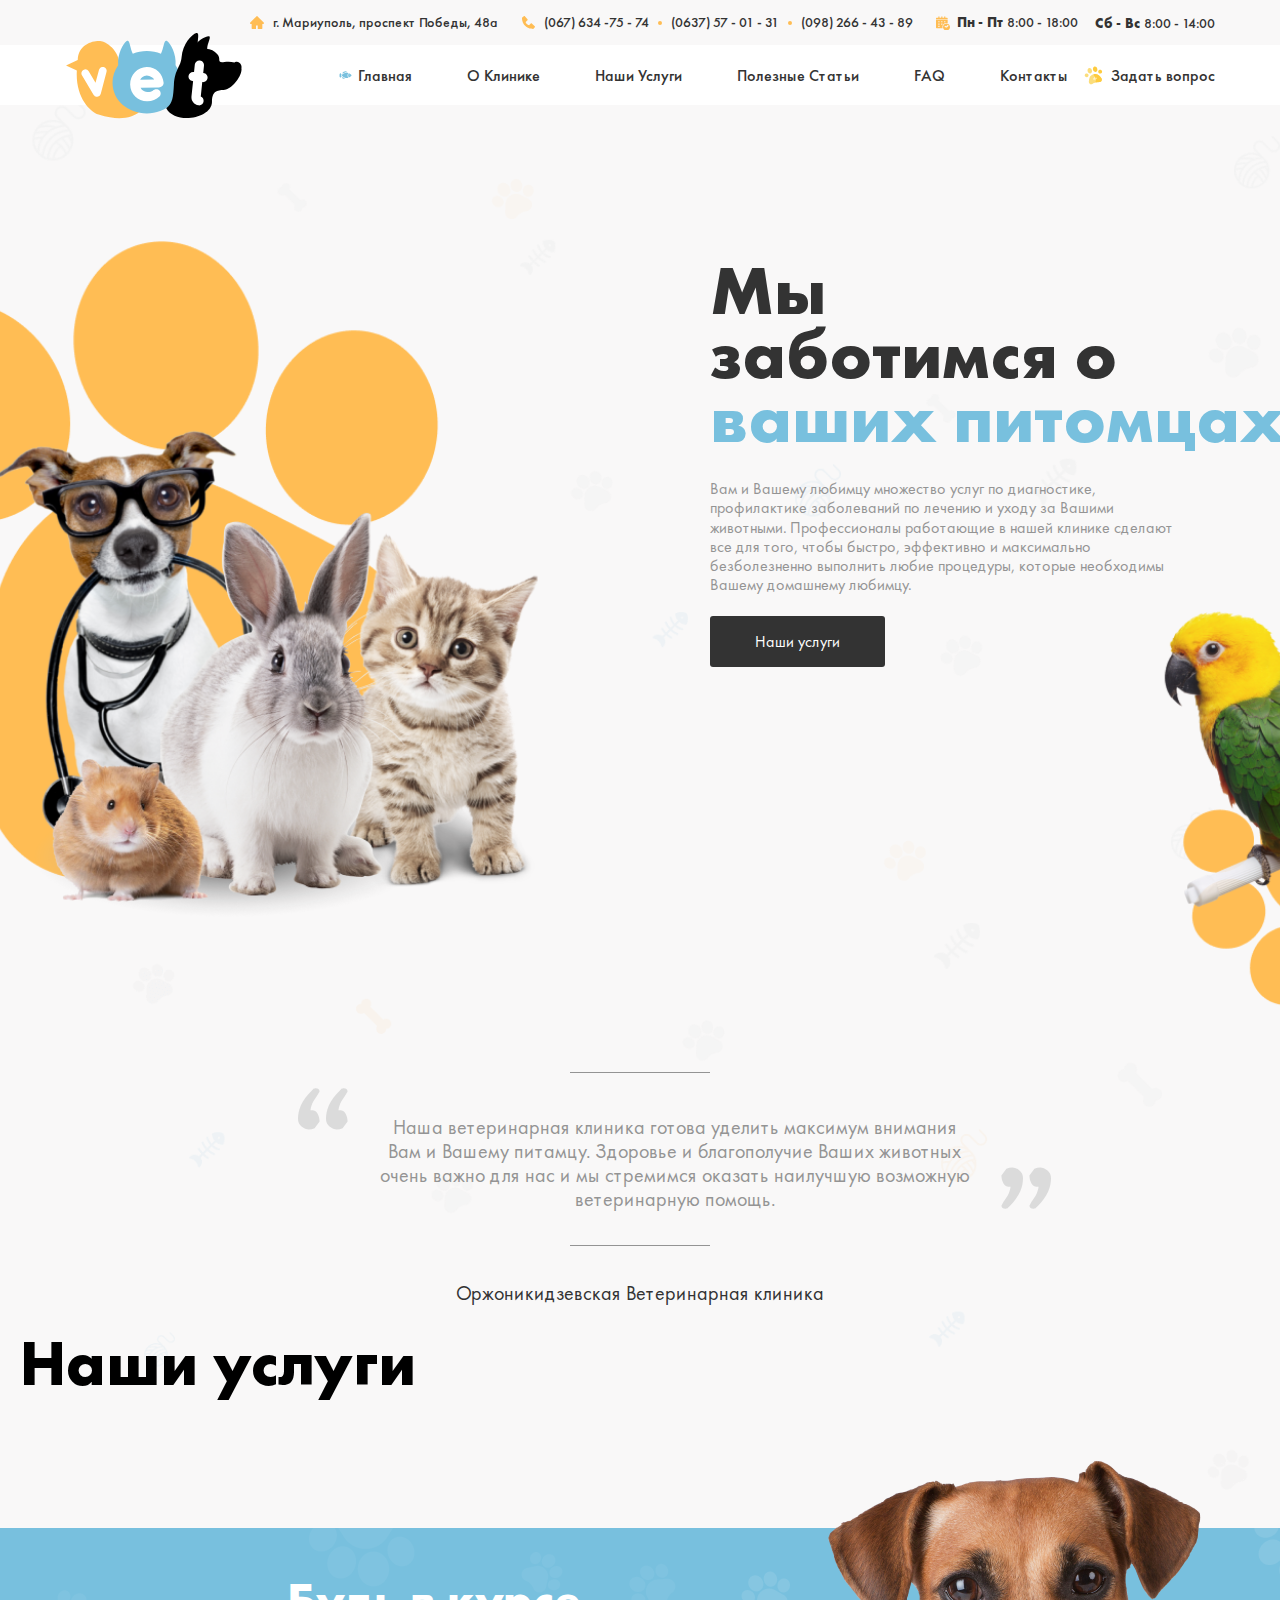
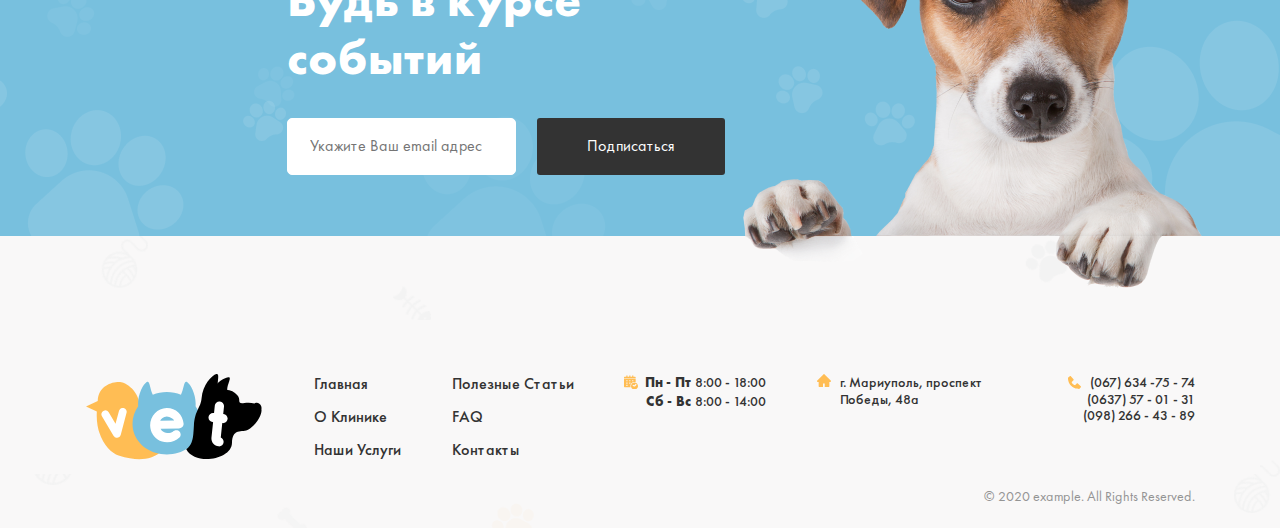
==== commit 5e492936: "complete subscribe section" ====
--- a/index.html
+++ b/index.html
@@ -1,212 +1,41 @@
 <!DOCTYPE html>
-    <html lang="en">
-    <head>
-        <meta charset="UTF-8">
-        <meta http-equiv="X-UA-Compatible" content="IE=edge">
-        <meta name="viewport" content="width=device-width, initial-scale=1.0">
-        <link rel="stylesheet" href="./css/main.min.css">
-        <title>Home page</title>
-    </head>
-    <body>
-        <header class="header">
-            <div class="container">
-                <div class="header-top">
-                    <div class="header-top-info">
-                        <address class="header-top__address">
-                            г. Мариуполь, проспект Победы, 48а
-                        </address>
-                        
-                        <ul class="header-top__list-tel">
-                            <li class="header-top__item-tel">
-                                <a class="header-top__tel" href="tel:+0676347574">
-                                    (067) 634 -75 - 74
-                                </a>
-                            </li>
-                            
-                            <li class="header-top__item-tel">
-                                <a class="header-top__tel" href="tel:+0637570131">
-                                    (0637) 57 - 01 - 31
-                                </a>
-                            </li>
-                            
-                            <li class="header-top__item-tel">
-                                <a class="header-top__tel" href="tel:+0982664389">
-                                    (098) 266 - 43 - 89
-                                </a>
-                            </li>
-                        </ul>
-                        
-                        <ul class="header-top__list-time">
-                            <li class="header-top__item-time">
-                                <time class="header-top__time">
-                                    <span class="header-top__time-day">Пн - Пт</span> 8:00 - 18:00
-                                </time>
-                            </li>
-                            
-                            <li class="header-top__item-time">
-                                <time class="header-top__time">
-                                    <span class="header-top__time-day">Сб - Вс</span> 8:00 - 14:00
-                                </time>
-                            </li>
-                        </ul>
-                    </div>
-                </div>
-                
-                <div class="header-bottom">
-                    <div class="header-bottom-info">
-                        <a class="header__link" href="./index.html">
-                            <img class="header__img" src="./images/logo.svg" alt="Logo of site" width="178" height="86">
-                        </a>
-
-                        <ul class="header-bottom__list">
-                            <li class="header-bottom__item header-bottom--acive">
-                                <a class="header-bottom__link" href="./index.html">
-                                    Главная
-                                </a>
-                            </li>
-
-                            <li class="header-bottom__item">
-                                <a class="header-bottom__link" href="./about_company.html">
-                                    О Клинике
-                                </a>
-                            </li>
-
-                            <li class="header-bottom__item">
-                                <a class="header-bottom__link" href="./services.html">
-                                    Наши Услуги
-                                </a>
-                            </li>
-
-                            <li class="header-bottom__item">
-                                <a class="header-bottom__link" href="./blog.html">
-                                    Полезные Статьи
-                                </a>
-                            </li>
-
-                            <li class="header-bottom__item">
-                                <a class="header-bottom__link" href="./faq.html">
-                                    FAQ
-                                </a>
-                            </li>
-
-                            <li class="header-bottom__item">
-                                <a class="header-bottom__link" href="./contac.html">
-                                    Контакты
-                                </a>
-                            </li>
-                        </ul>
-
-                        <a class="header-bottom__link-q" href="">
-                            Задать вопрос
-                        </a>
-                    </div>
-                </div>
-            </div>
-        </header>
-
-        <main class="main">
-            <section class="work">
-                <div class="container">
-                    <div class="work-info">
-                        <h1 class="work-info__heading main-heading">
-                            Мы заботимся о<span class="work-info__heading-edit"> ваших питомцах!</span> 
-                        </h1>
-
-                        <p class="work-info__desc main-desc">
-                            Вам и Вашему любимцу множество услуг по диагностике, профилактике заболеваний по лечению и уходу за Вашими животными. Профессионалы работающие в нашей клинике сделают все для того, чтобы быстро, эффективно и максимально безболезненно выполнить любие процедуры, которые необходимы Вашему домашнему любимцу.
-                        </p>
-
-                        <a class="work-info__link main-link" href="./services.html">
-                            Наши услуги
-                        </a>
-                    </div>
-                </div>
-            </section>
-
-            <!-- About -->
-
-            <section class="about">
-                <div class="container">
-                    <div class="about-info">
-                        <p class="about-info__desc main-desc">
-                            Наша ветеринарная клиника готова уделить максимум внимания Вам и Вашему питамцу. Здоровье и благополучие Ваших животных очень важно для нас и мы стремимся оказать наилучшую возможную ветеринарную помощь.
-                        </p>
-                    </div>
-
-                    <p class="about__desc main-desc">
-                        Оржоникидзевская Ветеринарная клиника
-                    </p>
-                </div>
-            </section>
-
-            <!-- Service -->
-
-            <section class="service">
-                <div class="container">
-                    <h2 class="service__heading main-heading">
-                        Наши услуги
-                    </h2>
-
-
-                </div>
-            </section>
-
-            <!-- Subscribe -->
-
-            <section class="subscribe">
-                <div class="container">
-                    
-                </div>
-            </section>
-        </main>
-
-        <footer class="footer">
-            <div class="container">
-                <div class="footer-top">
-                    <a class="header__link" href="./index.html">
-                        <img class="header__img" src="./images/logo.svg" alt="Logo of site" width="178" height="86">
-                    </a>
-    
-                    <ul class="footer__list">
-                        <li class="footer__item">
-                            <a class="footer__link" href="./index.html">
-                                Главная
-                            </a>
-                        </li>
-    
-                        <li class="footer__item">
-                            <a class="footer__link" href="./about_company.html">
-                                О Клинике
-                            </a>
-                        </li>
-    
-                        <li class="footer__item">
-                            <a class="footer__link" href="./services.html">
-                                Наши Услуги
+<html lang="en">
+<head>
+    <meta charset="UTF-8">
+    <meta http-equiv="X-UA-Compatible" content="IE=edge">
+    <meta name="viewport" content="width=device-width, initial-scale=1.0">
+    <link rel="stylesheet" href="./css/main.min.css">
+    <title>Home page</title>
+</head>
+<body>
+    <header class="header">
+        <div class="container">
+            <div class="header-top">
+                <div class="header-top-info">
+                    <address class="header-top__address">
+                        г. Мариуполь, проспект Победы, 48а
+                    </address>
+                    
+                    <ul class="header-top__list-tel">
+                        <li class="header-top__item-tel">
+                            <a class="header-top__tel" href="tel:+0676347574">
+                                (067) 634 -75 - 74
+                            </a>
+                        </li>
+                        
+                        <li class="header-top__item-tel">
+                            <a class="header-top__tel" href="tel:+0637570131">
+                                (0637) 57 - 01 - 31
+                            </a>
+                        </li>
+                        
+                        <li class="header-top__item-tel">
+                            <a class="header-top__tel" href="tel:+0982664389">
+                                (098) 266 - 43 - 89
                             </a>
                         </li>
                     </ul>
-    
-                    <ul class="footer__list">
-                        <li class="footer__item">
-                            <a class="footer__link" href="./blog.html">
-                                Полезные Статьи
-                            </a>
-                        </li>
-    
-                        <li class="footer__item">
-                            <a class="footer__link" href="./faq.html">
-                                FAQ
-                            </a>
-                        </li>
-    
-                        <li class="footer__item">
-                            <a class="footer__link" href="./contac.html">
-                                Контакты
-                            </a>
-                        </li>
-                    </ul>
-    
+                    
                     <ul class="header-top__list-time">
                         <li class="header-top__item-time">
                             <time class="header-top__time">
@@ -220,38 +49,221 @@
                             </time>
                         </li>
                     </ul>
+                </div>
+            </div>
+            
+            <div class="header-bottom">
+                <div class="header-bottom-info">
+                    <a class="header__link" href="./index.html">
+                        <img class="header__img" src="./images/logo.svg" alt="Logo of site" width="178" height="86">
+                    </a>
+                    
+                    <ul class="header-bottom__list">
+                        <li class="header-bottom__item header-bottom--acive">
+                            <a class="header-bottom__link" href="./index.html">
+                                Главная
+                            </a>
+                        </li>
+                        
+                        <li class="header-bottom__item">
+                            <a class="header-bottom__link" href="./about_company.html">
+                                О Клинике
+                            </a>
+                        </li>
+                        
+                        <li class="header-bottom__item">
+                            <a class="header-bottom__link" href="./services.html">
+                                Наши Услуги
+                            </a>
+                        </li>
+                        
+                        <li class="header-bottom__item">
+                            <a class="header-bottom__link" href="./blog.html">
+                                Полезные Статьи
+                            </a>
+                        </li>
+                        
+                        <li class="header-bottom__item">
+                            <a class="header-bottom__link" href="./faq.html">
+                                FAQ
+                            </a>
+                        </li>
+                        
+                        <li class="header-bottom__item">
+                            <a class="header-bottom__link" href="./contac.html">
+                                Контакты
+                            </a>
+                        </li>
+                    </ul>
+                    
+                    <a class="header-bottom__link-q" href="">
+                        Задать вопрос
+                    </a>
+                </div>
+            </div>
+        </div>
+    </header>
     
-                    <address class="header-top__address">
-                        г. Мариуполь, проспект Победы, 48а
-                    </address>
-                    
-                    <ul class="header-top__list-tel">
-                        <li class="header-top__item-tel">
-                            <a class="header-top__tel" href="tel:+0676347574">
-                                (067) 634 -75 - 74
-                            </a>
-                        </li>
-                        
-                        <li class="header-top__item-tel">
-                            <a class="header-top__tel" href="tel:+0637570131">
-                                (0637) 57 - 01 - 31
-                            </a>
-                        </li>
-                        
-                        <li class="header-top__item-tel">
-                            <a class="header-top__tel" href="tel:+0982664389">
-                                (098) 266 - 43 - 89
-                            </a>
-                        </li>
-                    </ul>
-                </div>
-                
-                <div class="footer-bottom">
-                    <p class="footer__author">
-                        © 2020 example. All Rights Reserved.
+    <main class="main">
+        <section class="work">
+            <div class="container">
+                <div class="work-info">
+                    <h1 class="work-info__heading main-heading">
+                        Мы заботимся о<span class="work-info__heading-edit"> ваших питомцах!</span> 
+                    </h1>
+                    
+                    <p class="work-info__desc main-desc">
+                        Вам и Вашему любимцу множество услуг по диагностике, профилактике заболеваний по лечению и уходу за Вашими животными. Профессионалы работающие в нашей клинике сделают все для того, чтобы быстро, эффективно и максимально безболезненно выполнить любие процедуры, которые необходимы Вашему домашнему любимцу.
                     </p>
-                </div>
-            </div>
-        </footer>
-    </body>
-    </html>+                    
+                    <a class="work-info__link main-link" href="./services.html">
+                        Наши услуги
+                    </a>
+                </div>
+            </div>
+        </section>
+        
+        <!-- About -->
+        
+        <section class="about">
+            <div class="container">
+                <div class="about-info">
+                    <p class="about-info__desc main-desc">
+                        Наша ветеринарная клиника готова уделить максимум внимания Вам и Вашему питамцу. Здоровье и благополучие Ваших животных очень важно для нас и мы стремимся оказать наилучшую возможную ветеринарную помощь.
+                    </p>
+                </div>
+                
+                <p class="about__desc main-desc">
+                    Оржоникидзевская Ветеринарная клиника
+                </p>
+            </div>
+        </section>
+        
+        <!-- Service -->
+        
+        <section class="service">
+            <div class="container">
+                <h2 class="service__heading main-heading">
+                    Наши услуги
+                </h2>
+                
+                
+            </div>
+        </section>
+        
+        <!-- Subscribe -->
+        
+        <section class="subscribe">
+            <div class="container">
+                <div class="subscribe-info">
+                    <h2 class="subscribe-info__heading main-heading">
+                        Будь в курсе событий
+                    </h2>
+                    
+                    <form class="subscribe-form" action="https://echo.htmlacademy.ru/" method="POST">
+                        <input class="subscribe-form__mail" type="email" name="user_mail" placeholder="Укажите Ваш email адрес" aria-label="Укажите Ваш email адрес">
+
+                        <button type="submit" class="subscribe-form__btn">
+                            Подписаться
+                        </button>
+                    </form>
+                </div>
+            </div>
+        </section>
+    </main>
+    
+    <footer class="footer">
+        <div class="container">
+            <div class="footer-top">
+                <a class="header__link" href="./index.html">
+                    <img class="header__img" src="./images/logo.svg" alt="Logo of site" width="178" height="86">
+                </a>
+                
+                <ul class="footer__list">
+                    <li class="footer__item">
+                        <a class="footer__link" href="./index.html">
+                            Главная
+                        </a>
+                    </li>
+                    
+                    <li class="footer__item">
+                        <a class="footer__link" href="./about_company.html">
+                            О Клинике
+                        </a>
+                    </li>
+                    
+                    <li class="footer__item">
+                        <a class="footer__link" href="./services.html">
+                            Наши Услуги
+                        </a>
+                    </li>
+                </ul>
+                
+                <ul class="footer__list">
+                    <li class="footer__item">
+                        <a class="footer__link" href="./blog.html">
+                            Полезные Статьи
+                        </a>
+                    </li>
+                    
+                    <li class="footer__item">
+                        <a class="footer__link" href="./faq.html">
+                            FAQ
+                        </a>
+                    </li>
+                    
+                    <li class="footer__item">
+                        <a class="footer__link" href="./contac.html">
+                            Контакты
+                        </a>
+                    </li>
+                </ul>
+                
+                <ul class="header-top__list-time">
+                    <li class="header-top__item-time">
+                        <time class="header-top__time">
+                            <span class="header-top__time-day">Пн - Пт</span> 8:00 - 18:00
+                        </time>
+                    </li>
+                    
+                    <li class="header-top__item-time">
+                        <time class="header-top__time">
+                            <span class="header-top__time-day">Сб - Вс</span> 8:00 - 14:00
+                        </time>
+                    </li>
+                </ul>
+                
+                <address class="header-top__address">
+                    г. Мариуполь, проспект Победы, 48а
+                </address>
+                
+                <ul class="header-top__list-tel">
+                    <li class="header-top__item-tel">
+                        <a class="header-top__tel" href="tel:+0676347574">
+                            (067) 634 -75 - 74
+                        </a>
+                    </li>
+                    
+                    <li class="header-top__item-tel">
+                        <a class="header-top__tel" href="tel:+0637570131">
+                            (0637) 57 - 01 - 31
+                        </a>
+                    </li>
+                    
+                    <li class="header-top__item-tel">
+                        <a class="header-top__tel" href="tel:+0982664389">
+                            (098) 266 - 43 - 89
+                        </a>
+                    </li>
+                </ul>
+            </div>
+            
+            <div class="footer-bottom">
+                <p class="footer__author">
+                    © 2020 example. All Rights Reserved.
+                </p>
+            </div>
+        </div>
+    </footer>
+</body>
+</html>--- a/css/main.min.css
+++ b/css/main.min.css
@@ -765,6 +765,48 @@
   font-size: 20px;
   color: #333;
   text-align: center;
+}
+
+.subscribe .container {
+  position: relative;
+  padding: 0;
+  background-image: url("../images/subscribe-bg.png");
+  background-repeat: no-repeat;
+  background-position: center;
+}
+
+.subscribe-info {
+  padding: 170px 555px 145px 287px;
+}
+
+.subscribe-info__heading {
+  margin-bottom: 32px;
+  font-size: 48px;
+  color: #fff;
+}
+
+.subscribe-form {
+  display: -webkit-box;
+  display: -ms-flexbox;
+  display: flex;
+}
+
+.subscribe-form__mail {
+  width: 335px;
+  margin-right: 21px;
+  padding: 18px 22px;
+  background-color: #fff;
+  border: solid 1px #fff;
+  border-radius: 5px;
+}
+
+.subscribe-form__btn {
+  padding: 15px 50px;
+  color: #fff;
+  font-size: 16px;
+  border: none;
+  border-radius: 3px;
+  background-color: #333;
 }
 
 /* SERVICES */
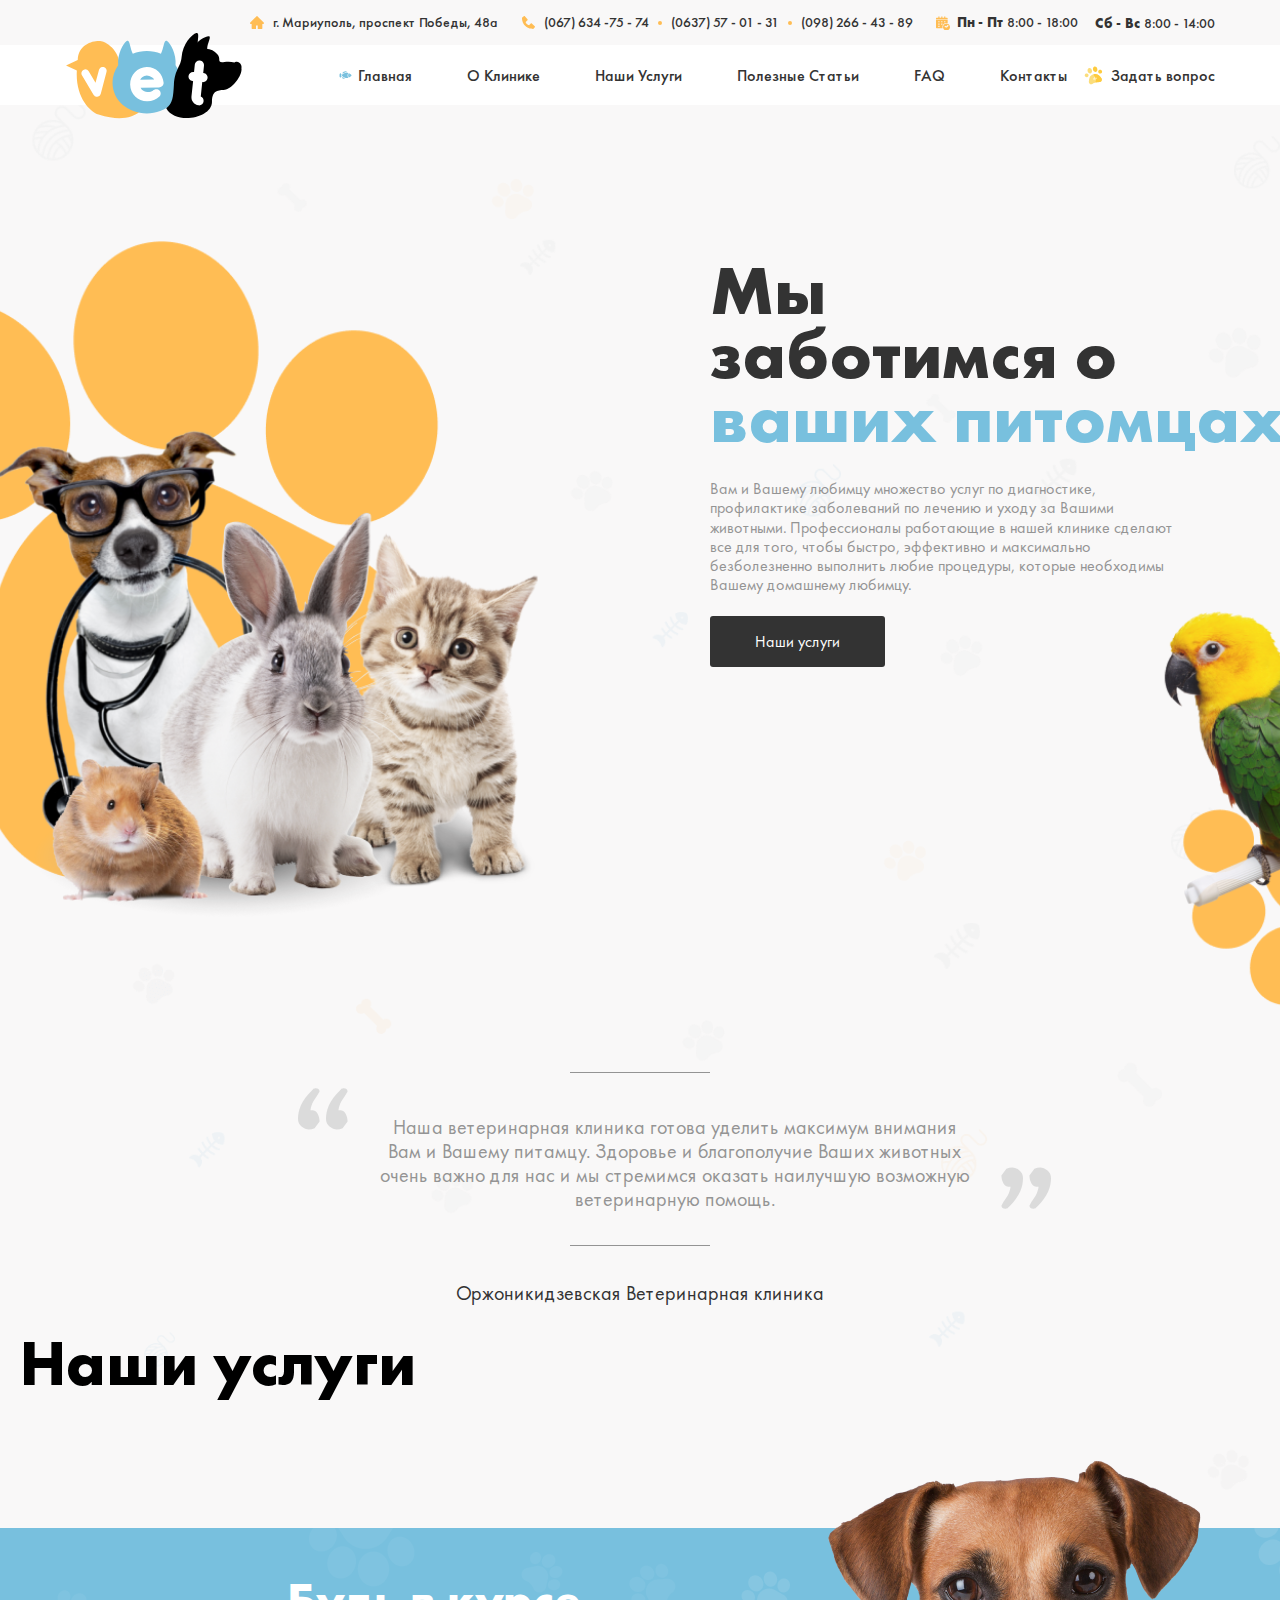
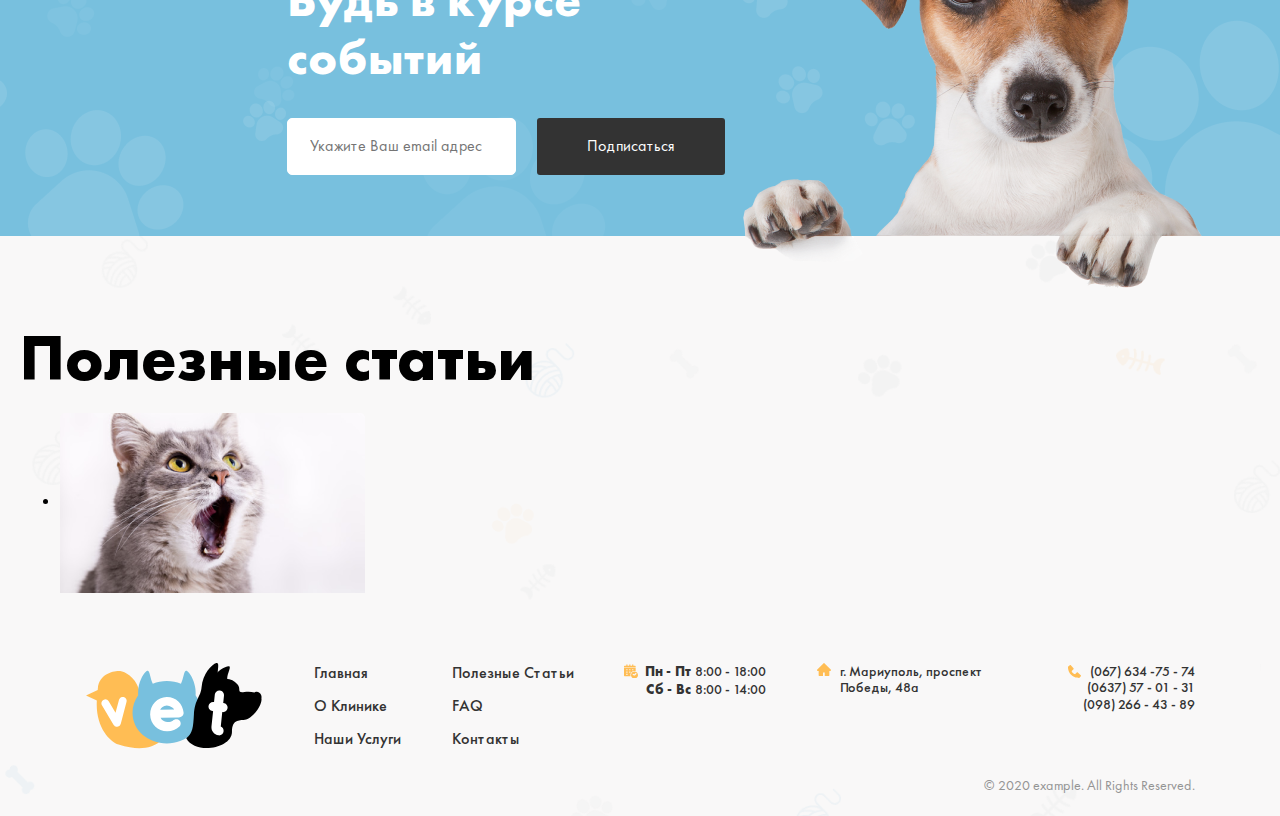
==== commit 7ce4acda: "edited index and blog pages" ====
--- a/index.html
+++ b/index.html
@@ -170,6 +170,26 @@
                 </div>
             </div>
         </section>
+
+        <!-- Useful -->
+
+        <section class="useful">
+            <div class="container">
+                <h2 class="useful__heading main-heading">
+                    Полезные статьи
+                </h2>
+
+                <ul class="useful-list">
+                    <li class="useful-list__item">
+                        <img class="useful-list__img" src="./images/useful-cat.png" srcset="./images/useful-cat.png 1x, ./images/useful-cat@2x.png 2x" alt="One cat" width="305" height="180">
+
+                        <div class="useful-list__area">
+                            
+                        </div>
+                    </li>
+                </ul>
+            </div>
+        </section>
     </main>
     
     <footer class="footer">
--- a/css/main.min.css
+++ b/css/main.min.css
@@ -956,7 +956,7 @@
 .hero-blog::after {
   content: "";
   position: absolute;
-  background-image: url(../img/blog-hero-cat.png);
+  background-image: url(../images/blog-hero-cat.png);
   background-size: contain;
   background-repeat: no-repeat;
   width: 415px;
@@ -964,12 +964,6 @@
   display: block;
   right: 200px;
   top: 30px;
-}
-
-@media only screen and (-webkit-min-device-pixel-ratio: 2), only screen and (min--moz-device-pixel-ratio: 2), only screen and (min-device-pixel-ratio: 2), only screen and (min-resolution: 192dpi), only screen and (min-resolution: 2dppx) {
-  .hero-blog {
-    background-image: url(../img/blog-hero-cat@2x.png);
-  }
 }
 
 .hero-blog__heading {
@@ -990,6 +984,9 @@
   display: -webkit-box;
   display: -ms-flexbox;
   display: flex;
+  background-color: #fff;
+  border: 1px solid #F3F3F3;
+  border-radius: 5px;
 }
 
 .blog-post-content {
@@ -1060,10 +1057,151 @@
 
 .blog-post__link::before {
   content: "";
-  background-image: url(../img/pet-hand-icon.png);
+  background-image: url(../images/pet-hand-icon.png);
   background-size: contain;
   display: block;
   width: 23px;
   height: 20px;
 }
+
+@media only screen and (max-width: 900px) {
+  .hero-blog {
+    -webkit-box-orient: vertical;
+    -webkit-box-direction: normal;
+        -ms-flex-direction: column;
+            flex-direction: column;
+  }
+}
+
+.blog-grid {
+  padding-top: 128px;
+  padding-bottom: 150px;
+}
+
+.blog-grid__list {
+  display: -webkit-box;
+  display: -ms-flexbox;
+  display: flex;
+  -ms-flex-wrap: wrap;
+      flex-wrap: wrap;
+  -webkit-box-pack: justify;
+      -ms-flex-pack: justify;
+          justify-content: space-between;
+  padding-left: 0;
+  margin: 0;
+  list-style: none;
+  margin-left: -30px;
+  margin-top: -30px;
+  padding-bottom: 118px;
+}
+
+.blog-grid__item {
+  width: 305px;
+  background-color: #fff;
+  border: 1px solid #E4E4E2;
+  border-radius: 5px;
+  margin-left: 30px;
+  margin-top: 30px;
+}
+
+.blog-grid__img {
+  background-image: url(../images/blog-grid-cat.jpg);
+  width: 305px;
+  height: 180px;
+  display: block;
+}
+
+.blog-grid__img__whitedog {
+  background-image: url(../images/blog-grid-dog-white.png);
+  width: 305px;
+  height: 180px;
+  display: block;
+}
+
+.blog-grid__img__twodog {
+  background-image: url(../images/blog-grid-dog-two.png);
+  width: 305px;
+  height: 180px;
+  display: block;
+}
+
+.blog-grid__img__cat__white {
+  background-image: url(../images/blog-grid-cat-wihte.png);
+  width: 305px;
+  height: 180px;
+  display: block;
+}
+
+.blog-grid__img__maus {
+  background-image: url(../images/blog-grid-maus.png);
+  width: 305px;
+  height: 180px;
+  display: block;
+}
+
+.blog-grid__img__dog__black {
+  background-image: url(../images/blog-grid-dog-black.png);
+  width: 305px;
+  height: 180px;
+  display: block;
+}
+
+.blog-grid__img__dog__choco {
+  background-image: url(../images/blog-grid-dog-choco.png);
+  width: 305px;
+  height: 180px;
+  display: block;
+}
+
+.blog-grid__content {
+  padding: 21px 30px 37px 30px;
+}
+
+.time__grid {
+  margin-left: 70%;
+  margin-bottom: 2px;
+}
+
+.blog-grid__heading {
+  margin-top: 0px;
+  margin-bottom: 10px;
+  color: #000;
+  font-weight: 700;
+  font-weight: bold;
+  font-size: 22px;
+  line-height: 25px;
+  width: 220px;
+}
+
+.blog-grid__text {
+  margin-top: 0;
+  margin-bottom: 38px;
+}
+
+.blog-grid__button {
+  display: -webkit-box;
+  display: -ms-flexbox;
+  display: flex;
+  -webkit-box-pack: center;
+      -ms-flex-pack: center;
+          justify-content: center;
+  border: none;
+  background-color: #333;
+  padding: 16px 0px;
+  margin-right: auto;
+  margin-left: auto;
+  font-weight: 500;
+  color: #fff;
+  text-align: center;
+  width: 200px;
+}
+
+.blog-grid__button::before {
+  content: "";
+  background-image: url(../images/blog-grid-more-icon.png);
+  display: block;
+  width: 19px;
+  height: 15px;
+  margin-right: 6px;
+}
 /*# sourceMappingURL=main.min.css.map */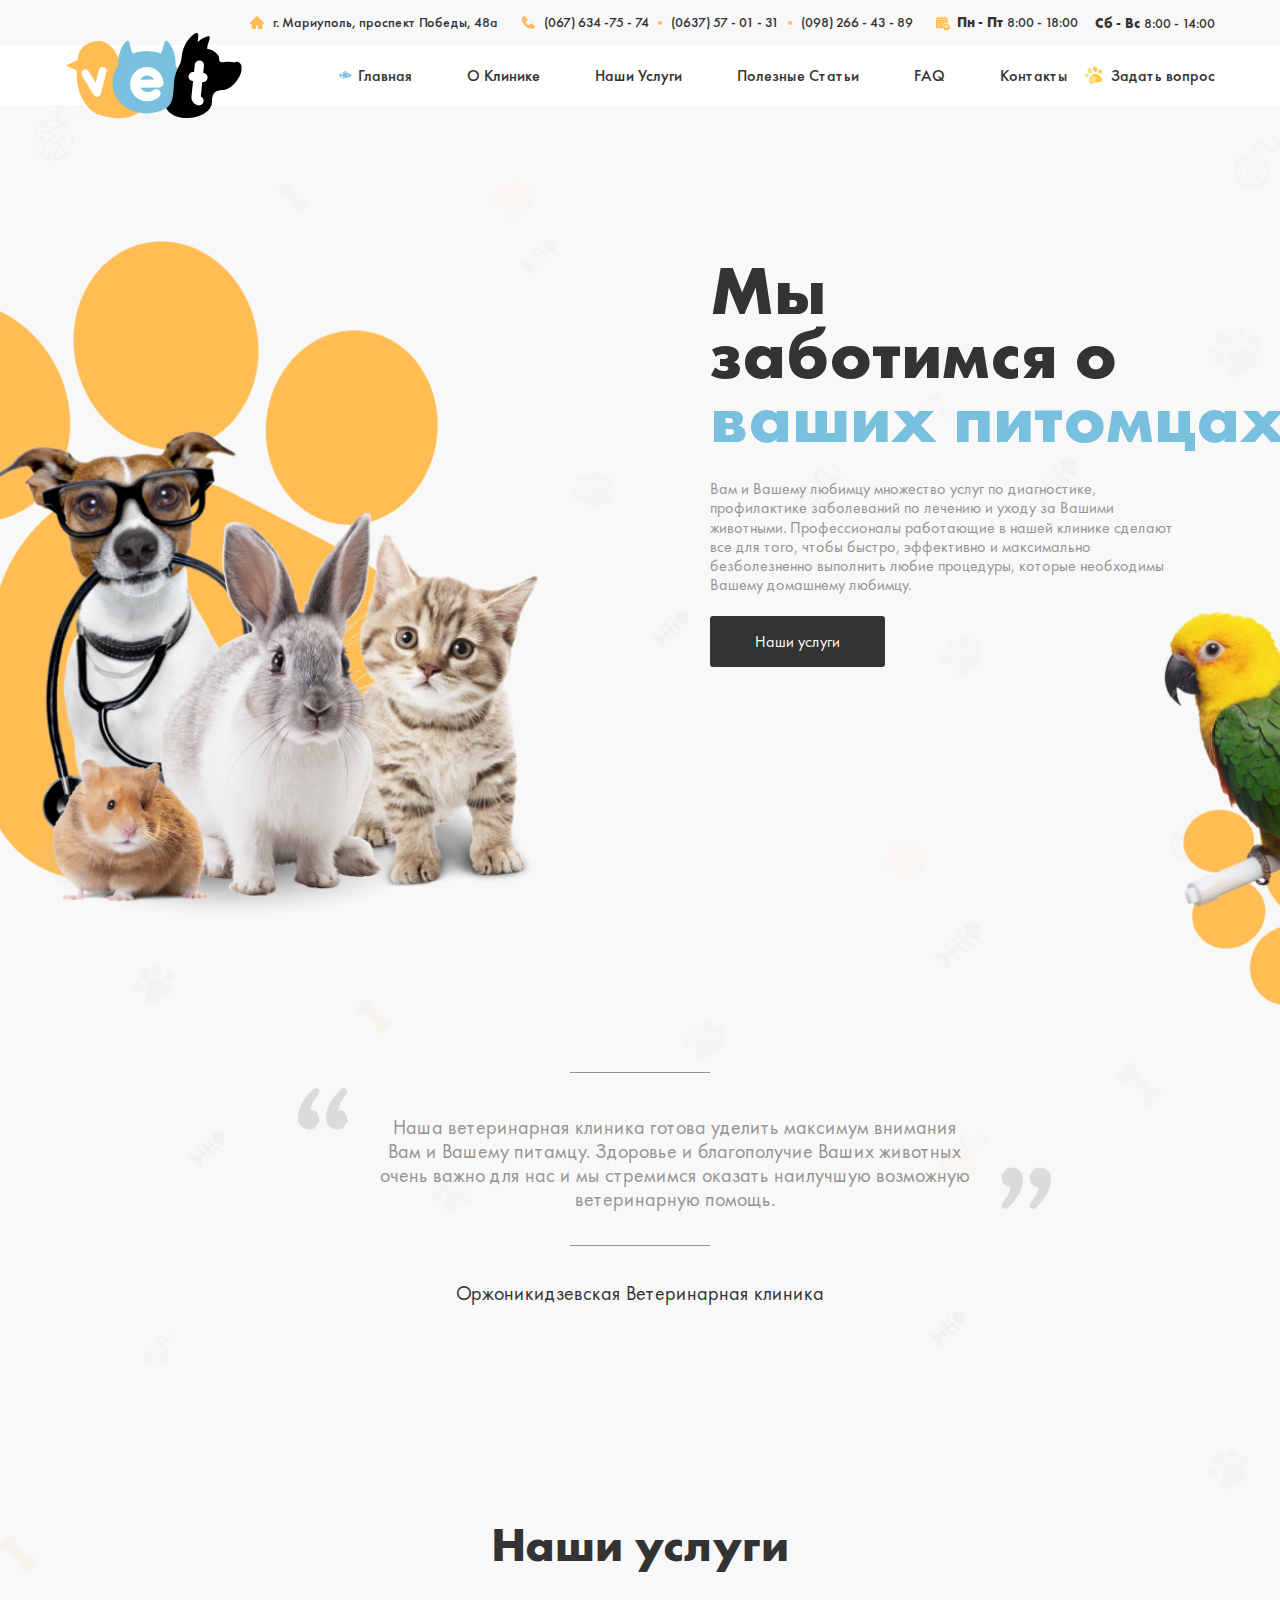
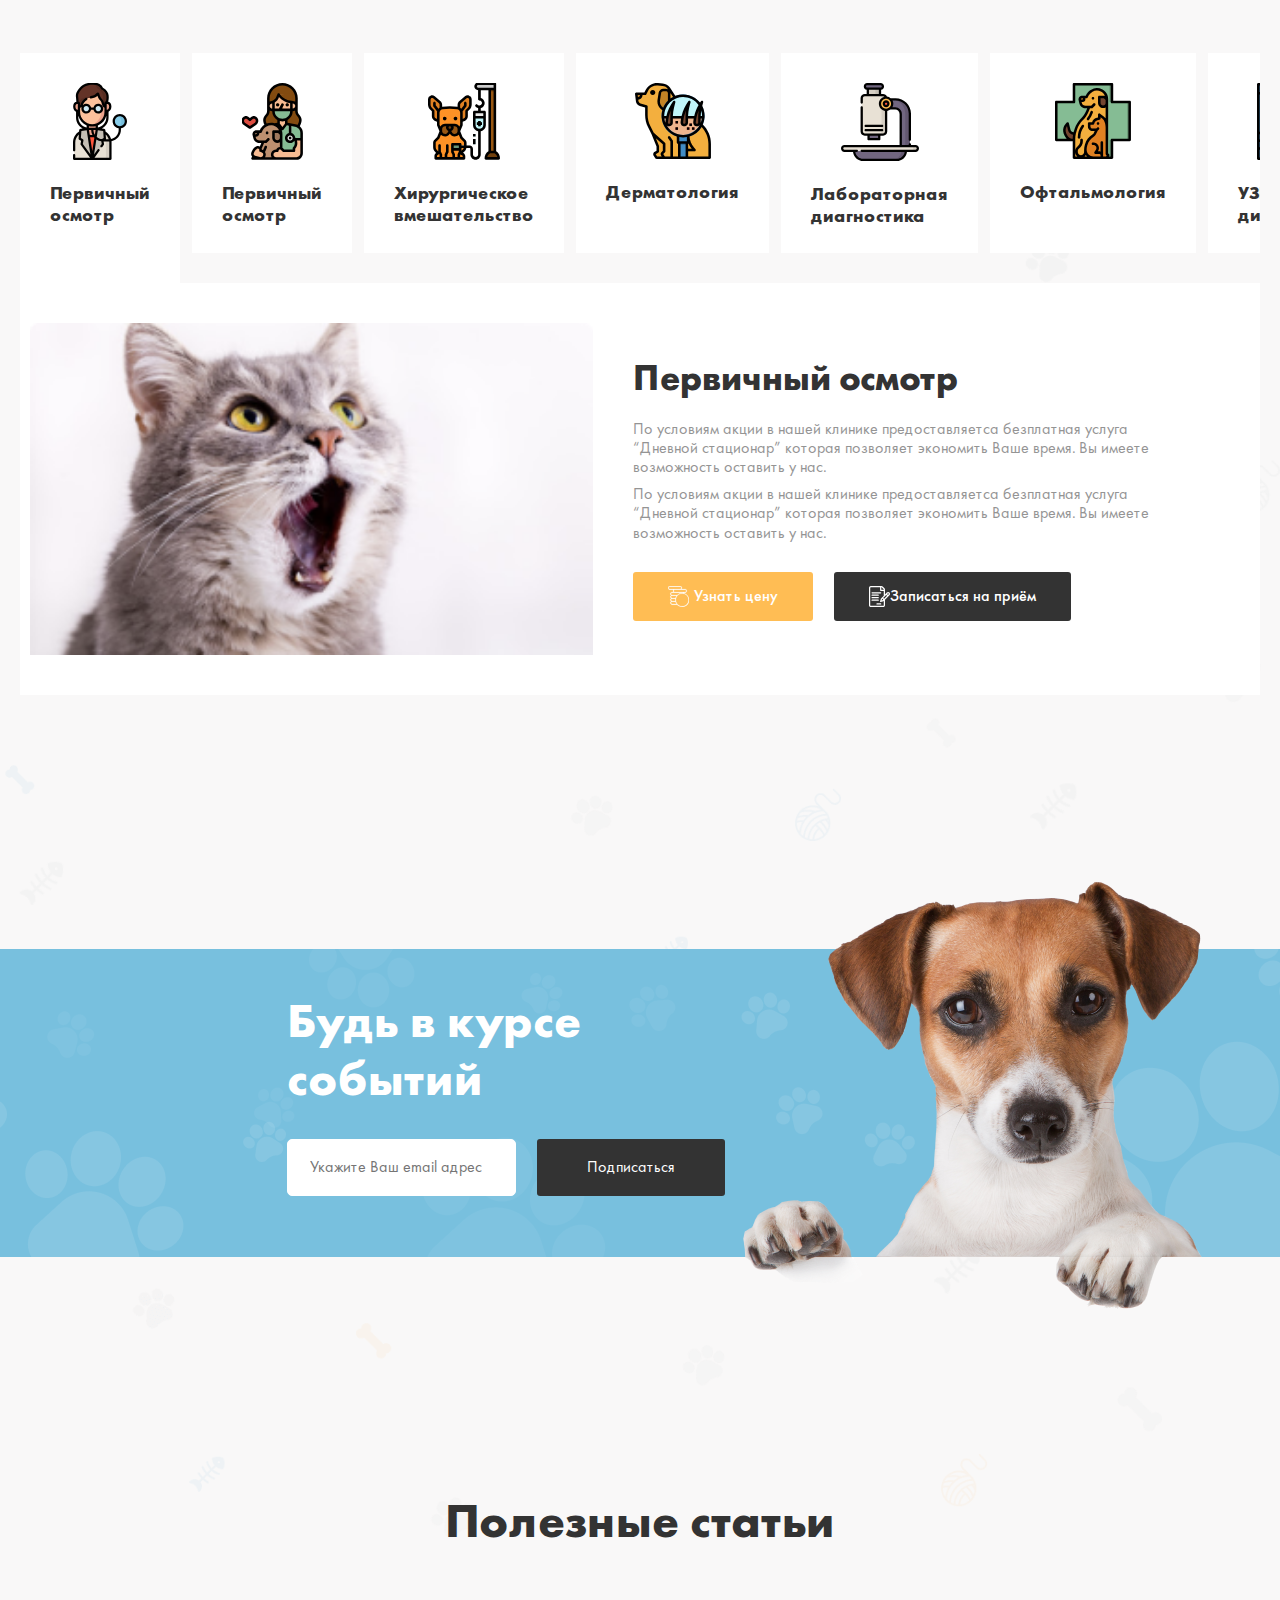
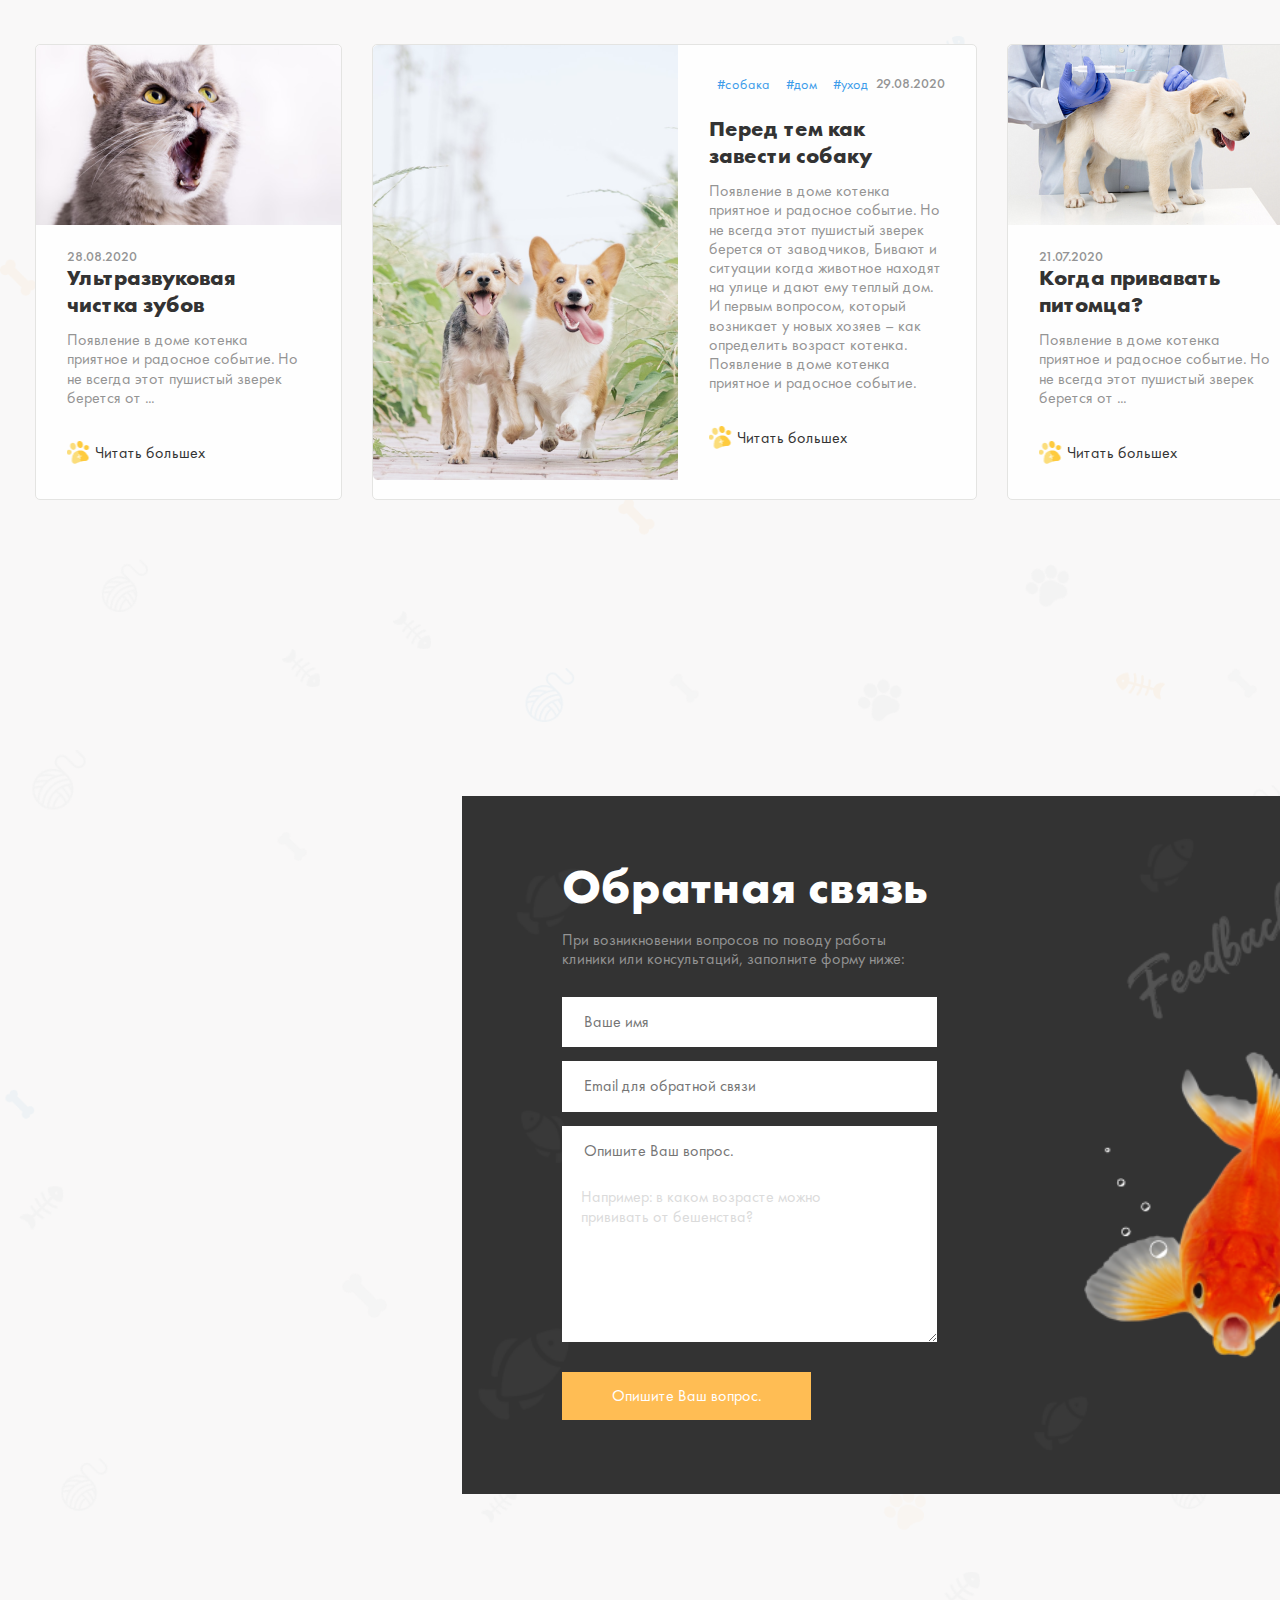
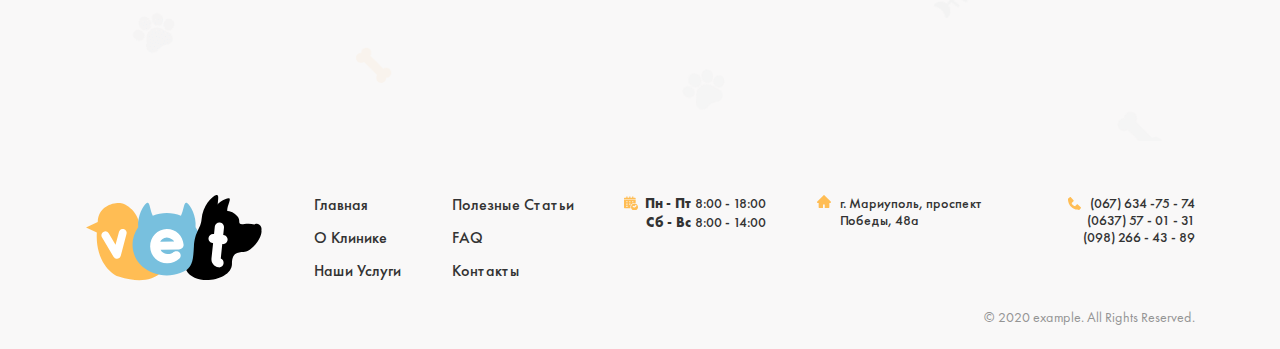
==== commit 13a097f4: "complete index page" ====
--- a/index.html
+++ b/index.html
@@ -147,7 +147,114 @@
                     Наши услуги
                 </h2>
                 
-                
+                <!-- Asadbek aka, uzr, shu joyini o'xshatolmadim))) -->
+                
+                <ul class="service-list">
+                    <li class="service-list__item">
+                        <h3 class="service-list__item__heading main-heading">
+                            Первичный осмотр
+                        </h3>
+                    </li>
+                    
+                    <li class="service-list__item">
+                        <h3 class="service-list__item__heading main-heading">
+                            Первичный осмотр
+                        </h3>
+                    </li>
+                    
+                    <li class="service-list__item">
+                        <h3 class="service-list__item__heading main-heading">
+                            Хирургическое вмешательство
+                        </h3>
+                    </li>
+                    
+                    <li class="service-list__item">
+                        <h3 class="service-list__item__heading main-heading">
+                            Дерматология
+                        </h3>
+                    </li>
+                    
+                    <li class="service-list__item">
+                        <h3 class="service-list__item__heading main-heading">
+                            Лабораторная диагностика
+                        </h3>
+                    </li>
+                    
+                    <li class="service-list__item">
+                        <h3 class="service-list__item__heading main-heading">
+                            Офтальмология
+                        </h3>
+                    </li>
+                    
+                    <li class="service-list__item">
+                        <h3 class="service-list__item__heading main-heading">
+                            УЗИ
+                            диагностика
+                        </h3>
+                    </li>
+                    
+                    <li class="service-list__item">
+                        <h3 class="service-list__item__heading main-heading">
+                            Чипирование
+                        </h3>
+                    </li>
+                    
+                    <li class="service-list__item">
+                        <h3 class="service-list__item__heading main-heading">
+                            Международные паспорта
+                        </h3>
+                    </li>
+                    
+                    <li class="service-list__item">
+                        <h3 class="service-list__item__heading main-heading">
+                            Вакцинация
+                        </h3>
+                    </li>
+                    
+                    <li class="service-list__item">
+                        <h3 class="service-list__item__heading main-heading">
+                            Стоматология
+                        </h3>
+                    </li>
+                    
+                    <li class="service-list__item">
+                        <h3 class="service-list__item__heading main-heading">
+                            Вызов на дом
+                        </h3>
+                    </li>
+                </ul>
+                
+                <div class="service-item-area">
+                    <img class="service-area__img" src="./images/useful-cat.png" alt="" width="590" height="332">
+                    
+                    <div class="service-area">
+                        <h3 class="service-area__heading main-heading">
+                            Первичный осмотр
+                        </h3>
+                        
+                        <p class="service-area__desc main-desc">
+                            По условиям акции в нашей клинике предоставляетса безплатная услуга “Дневной стационар” которая позволяет экономить Ваше время. Вы имеете возможность оставить у нас.
+                        </p>
+                        
+                        <p class="service-area__desc main-desc">
+                            По условиям акции в нашей клинике предоставляетса безплатная услуга “Дневной стационар” которая позволяет экономить Ваше время. Вы имеете возможность оставить у нас.
+                        </p>
+                        
+                        <ul class="service-area__list">
+                            <li class="service-area__list__item">
+                                <a class="service-area__list__link" href="#">
+                                    Узнать цену
+                                </a>
+                            </li>
+                            
+                            <li class="service-area__list__item">
+                                <a class="service-area__list__links" href="#">
+                                    Записаться на приём
+                                </a>
+                            </li>
+                        </ul>
+                    </div>
+                </div>
             </div>
         </section>
         
@@ -162,7 +269,7 @@
                     
                     <form class="subscribe-form" action="https://echo.htmlacademy.ru/" method="POST">
                         <input class="subscribe-form__mail" type="email" name="user_mail" placeholder="Укажите Ваш email адрес" aria-label="Укажите Ваш email адрес">
-
+                        
                         <button type="submit" class="subscribe-form__btn">
                             Подписаться
                         </button>
@@ -170,120 +277,236 @@
                 </div>
             </div>
         </section>
-
+        
         <!-- Useful -->
-
+        
         <section class="useful">
             <div class="container">
                 <h2 class="useful__heading main-heading">
                     Полезные статьи
                 </h2>
-
+                
                 <ul class="useful-list">
                     <li class="useful-list__item">
                         <img class="useful-list__img" src="./images/useful-cat.png" srcset="./images/useful-cat.png 1x, ./images/useful-cat@2x.png 2x" alt="One cat" width="305" height="180">
-
+                        
                         <div class="useful-list__area">
-                            
+                            <time class="useful-list__area__time" datetime="2020-08-28">
+                                28.08.2020
+                            </time>
+                            
+                            <h3 class="useful-list__area__heading main-heading">
+                                Ультразвуковая чистка зубов
+                            </h3>
+                            
+                            <p class="useful-list__area__desc main-desc">
+                                Появление в доме котенка приятное и радосное событие. Но не всегда этот пушистый зверек берется от ...
+                            </p>
+                            
+                            <a class="useful-list__area__link" href="#">
+                                Читать большеx
+                            </a>
                         </div>
                     </li>
+                    
+                    <li class="useful-list__item">
+                        <img class="useful-list__img" src="./images/useful-two-dog.png" srcset="./images/useful-two-dog.png 1x, ./images/useful-two-dog@2x.png 2x" alt="One cat" width="305" height="435">
+                        
+                        <div class="useful-list__area">
+                            <div class="useful-list__area__time-link">
+                                <ul class="useful-list__area-list">
+                                    <li class="useful-list__area__item">
+                                        <a class="useful-list__area__links" href="#">
+                                            #собака
+                                        </a>
+                                    </li>
+                                    
+                                    <li class="useful-list__area__item">
+                                        <a class="useful-list__area__links" href="#">
+                                            #дом
+                                        </a>
+                                    </li>
+                                    
+                                    <li class="useful-list__area__item">
+                                        <a class="useful-list__area__links" href="#">
+                                            #уход
+                                        </a>
+                                    </li>
+                                </ul>
+                                
+                                <time class="useful-list__area__time" datetime="2020-08-29">
+                                    29.08.2020
+                                </time>
+                            </div>
+                            
+                            <h3 class="useful-list__area__heading main-heading">
+                                Перед тем как завести собаку
+                            </h3>
+                            
+                            <p class="useful-list__area__desc main-desc">
+                                Появление в доме котенка приятное и радосное событие. Но не всегда этот пушистый зверек берется от заводчиков, Бивают и ситуации когда животное находят на улице и дают ему теплый дом. И первым вопросом, который возникает у новых хозяев – как определить возраст котенка. Появление в доме котенка приятное и радосное событие.
+                            </p>
+                            
+                            <a class="useful-list__area__link" href="#">
+                                Читать большеx
+                            </a>
+                        </div>
+                    </li>
+                    
+                    <li class="useful-list__item">
+                        <img class="useful-list__img" src="./images/useful-dog.png" srcset="./images/useful-dog.png 1x, ./images/useful-dog@2x.png 2x" alt="One cat" width="305" height="180">
+                        
+                        <div class="useful-list__area">
+                            <time class="useful-list__area__time" datetime="2020-07-21">
+                                21.07.2020
+                            </time>
+                            
+                            <h3 class="useful-list__area__heading main-heading">
+                                Когда привавать питомца?
+                            </h3>
+                            
+                            <p class="useful-list__area__desc main-desc">
+                                Появление в доме котенка приятное и радосное событие. Но не всегда этот пушистый зверек берется от ...
+                            </p>
+                            
+                            <a class="useful-list__area__link" href="#">
+                                Читать большеx
+                            </a>
+                        </div>
+                    </li>
                 </ul>
             </div>
         </section>
-    </main>
-    
-    <footer class="footer">
-        <div class="container">
-            <div class="footer-top">
-                <a class="header__link" href="./index.html">
-                    <img class="header__img" src="./images/logo.svg" alt="Logo of site" width="178" height="86">
-                </a>
-                
-                <ul class="footer__list">
-                    <li class="footer__item">
-                        <a class="footer__link" href="./index.html">
-                            Главная
-                        </a>
-                    </li>
-                    
-                    <li class="footer__item">
-                        <a class="footer__link" href="./about_company.html">
-                            О Клинике
-                        </a>
-                    </li>
-                    
-                    <li class="footer__item">
-                        <a class="footer__link" href="./services.html">
-                            Наши Услуги
-                        </a>
-                    </li>
-                </ul>
-                
-                <ul class="footer__list">
-                    <li class="footer__item">
-                        <a class="footer__link" href="./blog.html">
-                            Полезные Статьи
-                        </a>
-                    </li>
-                    
-                    <li class="footer__item">
-                        <a class="footer__link" href="./faq.html">
-                            FAQ
-                        </a>
-                    </li>
-                    
-                    <li class="footer__item">
-                        <a class="footer__link" href="./contac.html">
-                            Контакты
-                        </a>
-                    </li>
-                </ul>
-                
-                <ul class="header-top__list-time">
-                    <li class="header-top__item-time">
-                        <time class="header-top__time">
-                            <span class="header-top__time-day">Пн - Пт</span> 8:00 - 18:00
-                        </time>
-                    </li>
-                    
-                    <li class="header-top__item-time">
-                        <time class="header-top__time">
-                            <span class="header-top__time-day">Сб - Вс</span> 8:00 - 14:00
-                        </time>
-                    </li>
-                </ul>
-                
-                <address class="header-top__address">
-                    г. Мариуполь, проспект Победы, 48а
-                </address>
-                
-                <ul class="header-top__list-tel">
-                    <li class="header-top__item-tel">
-                        <a class="header-top__tel" href="tel:+0676347574">
-                            (067) 634 -75 - 74
-                        </a>
-                    </li>
-                    
-                    <li class="header-top__item-tel">
-                        <a class="header-top__tel" href="tel:+0637570131">
-                            (0637) 57 - 01 - 31
-                        </a>
-                    </li>
-                    
-                    <li class="header-top__item-tel">
-                        <a class="header-top__tel" href="tel:+0982664389">
-                            (098) 266 - 43 - 89
-                        </a>
-                    </li>
-                </ul>
-            </div>
-            
-            <div class="footer-bottom">
-                <p class="footer__author">
-                    © 2020 example. All Rights Reserved.
-                </p>
-            </div>
-        </div>
-    </footer>
-</body>
-</html>+        
+        <!-- Communication -->
+        
+        <section class="communication">
+            <div class="container">
+                <div class="communication-address">
+                    <iframe class="communication-address__map" src="https://www.google.com/maps/embed?pb=!1m18!1m12!1m3!1d2715.773834744168!2d37.51967621513358!3d47.10350423058934!2m3!1f0!2f0!3f0!3m2!1i1024!2i768!4f13.1!3m3!1m2!1s0x40e6e386b00d2d39%3A0xf76ffbb6f85a175e!2sZhovtnevyi%20district%2C%20Mariupol&#39;%2C%20Donetsk%20Oblast%2C%20Ukraine%2C%2087500!5e0!3m2!1sen!2s!4v1630745280280!5m2!1sen!2s" width="462" height="680" style="border:0;" allowfullscreen="" loading="lazy"></iframe>
+                </div>
+                
+                <div class="communication-form">
+                    <h2 class="communication-form__heading main-heading">
+                        Обратная связь
+                    </h2>
+                    
+                    <p class="communication-form__desc main-desc">
+                        При возникновении вопросов по поводу работы клиники или консультаций, заполните форму ниже:
+                    </p>
+                    
+                    <form class="communication-form__form" action="https://echo.htmlacademy.ru/" method="POST">
+                        <input class="communication-form__form__input" type="text" name="user_name" placeholder="Ваше имя" aria-label="Ваше имя" required>
+                        
+                        <input class="communication-form__form__input" type="email" name="user_email" placeholder="Email для обратной связи" aria-label="Email для обратной связи" required>
+                        
+                        <textarea class="communication-form__form__input" name="user_massage" cols="30" rows="10" placeholder="Опишите Ваш вопрос."></textarea>
+                        <span class="communication-form__form__input-area">
+                            Например: в каком возрасте можно прививать от бешенства?
+                        </span>
+                        
+                        <button class="communication-form__form__btn">
+                            Опишите Ваш вопрос.
+                        </button>
+                    </form>
+                </div>
+            </section>
+        </main>
+        
+        <footer class="footer">
+            <div class="container">
+                <div class="footer-top">
+                    <a class="header__link" href="./index.html">
+                        <img class="header__img" src="./images/logo.svg" alt="Logo of site" width="178" height="86">
+                    </a>
+                    
+                    <ul class="footer__list">
+                        <li class="footer__item">
+                            <a class="footer__link" href="./index.html">
+                                Главная
+                            </a>
+                        </li>
+                        
+                        <li class="footer__item">
+                            <a class="footer__link" href="./about_company.html">
+                                О Клинике
+                            </a>
+                        </li>
+                        
+                        <li class="footer__item">
+                            <a class="footer__link" href="./services.html">
+                                Наши Услуги
+                            </a>
+                        </li>
+                    </ul>
+                    
+                    <ul class="footer__list">
+                        <li class="footer__item">
+                            <a class="footer__link" href="./blog.html">
+                                Полезные Статьи
+                            </a>
+                        </li>
+                        
+                        <li class="footer__item">
+                            <a class="footer__link" href="./faq.html">
+                                FAQ
+                            </a>
+                        </li>
+                        
+                        <li class="footer__item">
+                            <a class="footer__link" href="./contac.html">
+                                Контакты
+                            </a>
+                        </li>
+                    </ul>
+                    
+                    <ul class="header-top__list-time">
+                        <li class="header-top__item-time">
+                            <time class="header-top__time">
+                                <span class="header-top__time-day">Пн - Пт</span> 8:00 - 18:00
+                            </time>
+                        </li>
+                        
+                        <li class="header-top__item-time">
+                            <time class="header-top__time">
+                                <span class="header-top__time-day">Сб - Вс</span> 8:00 - 14:00
+                            </time>
+                        </li>
+                    </ul>
+                    
+                    <address class="header-top__address">
+                        г. Мариуполь, проспект Победы, 48а
+                    </address>
+                    
+                    <ul class="header-top__list-tel">
+                        <li class="header-top__item-tel">
+                            <a class="header-top__tel" href="tel:+0676347574">
+                                (067) 634 -75 - 74
+                            </a>
+                        </li>
+                        
+                        <li class="header-top__item-tel">
+                            <a class="header-top__tel" href="tel:+0637570131">
+                                (0637) 57 - 01 - 31
+                            </a>
+                        </li>
+                        
+                        <li class="header-top__item-tel">
+                            <a class="header-top__tel" href="tel:+0982664389">
+                                (098) 266 - 43 - 89
+                            </a>
+                        </li>
+                    </ul>
+                </div>
+                
+                <div class="footer-bottom">
+                    <p class="footer__author">
+                        © 2020 example. All Rights Reserved.
+                    </p>
+                </div>
+            </div>
+        </footer>
+        
+        <script src="./js/main.js"></script>
+    </body>
+    </html>--- a/css/main.min.css
+++ b/css/main.min.css
@@ -767,6 +767,290 @@
   text-align: center;
 }
 
+.service {
+  padding: 191px 0 127px 0;
+}
+
+.service__heading {
+  margin-bottom: 80px;
+  font-size: 48px;
+  color: #333;
+  text-align: center;
+}
+
+.service-list {
+  position: relative;
+  display: -webkit-box;
+  display: -ms-flexbox;
+  display: flex;
+  -webkit-box-pack: justify;
+      -ms-flex-pack: justify;
+          justify-content: space-between;
+  -webkit-box-align: start;
+      -ms-flex-align: start;
+          align-items: flex-start;
+  margin: 0;
+  padding: 0;
+  list-style-type: none;
+  overflow: hidden;
+}
+
+.service-list__item {
+  display: block;
+  margin: 0;
+  height: 200px;
+  padding: 30px;
+  padding-bottom: 40px;
+  background-color: #fff;
+}
+
+.service-list__item + .service-list__item {
+  margin-left: 12px;
+}
+
+.service-list__item__heading {
+  font-size: 18px;
+  color: #333;
+  text-decoration: none;
+}
+
+.service-list__item:nth-child(1)::before {
+  content: "";
+  display: block;
+  width: 54px;
+  height: 77px;
+  margin: 0 auto;
+  margin-bottom: 22px;
+  background-image: url("../images/service-doctor.svg");
+  background-repeat: no-repeat;
+  background-position: center;
+}
+
+.service-list__item:nth-child(2)::before {
+  content: "";
+  display: block;
+  width: 61px;
+  height: 77px;
+  margin: 0 auto;
+  margin-bottom: 22px;
+  background-image: url("../images/service-doctor-f.svg");
+  background-repeat: no-repeat;
+  background-position: center;
+}
+
+.service-list__item:nth-child(3)::before {
+  content: "";
+  display: block;
+  width: 72px;
+  height: 77px;
+  margin: 0 auto;
+  margin-bottom: 22px;
+  background-image: url("../images/service-ill-dog.svg");
+  background-repeat: no-repeat;
+  background-position: center;
+}
+
+.service-list__item:nth-child(4)::before {
+  content: "";
+  display: block;
+  width: 76px;
+  height: 76px;
+  margin: 0 auto;
+  margin-bottom: 22px;
+  background-image: url("../images/service-dog.svg");
+  background-repeat: no-repeat;
+  background-position: center;
+}
+
+.service-list__item:nth-child(5)::before {
+  content: "";
+  display: block;
+  width: 78px;
+  height: 78px;
+  margin: 0 auto;
+  margin-bottom: 22px;
+  background-image: url("../images/service-microscope.svg");
+  background-repeat: no-repeat;
+  background-position: center;
+}
+
+.service-list__item:nth-child(6)::before {
+  content: "";
+  display: block;
+  width: 76px;
+  height: 76px;
+  margin: 0 auto;
+  margin-bottom: 22px;
+  background-image: url("../images/service-plus-dog.svg");
+  background-repeat: no-repeat;
+  background-position: center;
+}
+
+.service-list__item:nth-child(7)::before {
+  content: "";
+  display: block;
+  width: 77px;
+  height: 77px;
+  margin: 0 auto;
+  margin-bottom: 22px;
+  background-image: url("../images/service-uzi.svg");
+  background-repeat: no-repeat;
+  background-position: center;
+}
+
+.service-list__item:nth-child(8)::before {
+  content: "";
+  display: block;
+  width: 40px;
+  height: 78px;
+  margin: 0 auto;
+  margin-bottom: 22px;
+  background-image: url("../images/service-chipirovanie.svg");
+  background-repeat: no-repeat;
+  background-position: center;
+}
+
+.service-list__item:nth-child(9)::before {
+  content: "";
+  display: block;
+  width: 87px;
+  height: 78px;
+  margin: 0 auto;
+  margin-bottom: 22px;
+  background-image: url("../images/service-passport.svg");
+  background-repeat: no-repeat;
+  background-position: center;
+}
+
+.service-list__item:nth-child(10)::before {
+  content: "";
+  display: block;
+  width: 68px;
+  height: 76px;
+  margin: 0 auto;
+  margin-bottom: 22px;
+  background-image: url("../images/service-vaksinasiya.svg");
+  background-repeat: no-repeat;
+  background-position: center;
+}
+
+.service-list__item:nth-child(11)::before {
+  content: "";
+  display: block;
+  width: 78px;
+  height: 78px;
+  margin: 0 auto;
+  margin-bottom: 22px;
+  background-image: url("../images/service-stomatologiya.svg");
+  background-repeat: no-repeat;
+  background-position: center;
+}
+
+.service-list__item:nth-child(12)::before {
+  content: "";
+  display: block;
+  width: 77px;
+  height: 77px;
+  margin: 0 auto;
+  margin-bottom: 22px;
+  background-image: url("../images/service-plus-vizov-na-dom.svg");
+  background-repeat: no-repeat;
+  background-position: center;
+}
+
+.service-item-area {
+  display: -webkit-box;
+  display: -ms-flexbox;
+  display: flex;
+  -webkit-box-align: center;
+      -ms-flex-align: center;
+          align-items: center;
+  padding: 40px 80px 40px 10px;
+  background-color: #fff;
+}
+
+.service-area__img {
+  margin-right: 40px;
+}
+
+.service-area__heading {
+  margin-bottom: 18px;
+  font-size: 36px;
+  color: #333;
+}
+
+.service-area__desc {
+  margin-bottom: 8px;
+  font-size: 16px;
+  color: #949494;
+}
+
+.service-area__desc:nth-child(2n+1) {
+  margin-bottom: 30px;
+}
+
+.service-area__list {
+  display: -webkit-box;
+  display: -ms-flexbox;
+  display: flex;
+  margin: 0;
+  padding: 0;
+  list-style-type: none;
+}
+
+.service-area__list__item:nth-child(1) {
+  margin-right: 21px;
+}
+
+.service-area__list__link {
+  display: -webkit-box;
+  display: -ms-flexbox;
+  display: flex;
+  padding: 14px 35px;
+  color: #fff;
+  font-weight: 500;
+  text-decoration: none;
+  background-color: #FFBD54;
+  border-radius: 3px;
+}
+
+.service-area__list__link::before {
+  content: "";
+  width: 21px;
+  height: 21px;
+  display: block;
+  margin-right: 5px;
+  background-image: url("../images/service-list-money.svg");
+}
+
+.service-area__list__links {
+  display: -webkit-box;
+  display: -ms-flexbox;
+  display: flex;
+  padding: 14px 35px;
+  color: #fff;
+  font-weight: 500;
+  text-decoration: none;
+  background-color: #333;
+  border-radius: 3px;
+}
+
+.service-area__list__links::before {
+  content: "";
+  width: 21px;
+  height: 21px;
+  display: block;
+  background-image: url("../images/service-list-document.svg");
+}
+
+.service-list__item:nth-child(1) {
+  height: 230px;
+}
+
+.service--open .service-list__item {
+  padding-bottom: 60px;
+}
+
 .subscribe .container {
   position: relative;
   padding: 0;
@@ -807,6 +1091,198 @@
   border: none;
   border-radius: 3px;
   background-color: #333;
+}
+
+.useful {
+  padding: 151px 0;
+}
+
+.useful__heading {
+  margin-bottom: 80px;
+  font-size: 48px;
+  color: #333;
+  text-align: center;
+}
+
+.useful-list {
+  display: -webkit-box;
+  display: -ms-flexbox;
+  display: flex;
+  margin: -15;
+  padding: 0;
+  list-style-type: none;
+}
+
+.useful-list__item {
+  margin: 15px;
+  background-color: #FEFEFE;
+  border: 1px solid #E4E4E2;
+  border-radius: 5px;
+}
+
+.useful-list__area {
+  padding: 21px 31px 35px 31px;
+}
+
+.useful-list__area__time {
+  margin-bottom: 2px;
+  font-size: 14px;
+  color: #949494;
+  font-weight: 500;
+  text-align: right;
+}
+
+.useful-list__area__heading {
+  max-width: 193px;
+  margin-bottom: 12px;
+  font-size: 22px;
+  color: #333;
+}
+
+.useful-list__area__desc {
+  margin-bottom: 34px;
+  font-size: 16px;
+  color: #949494;
+}
+
+.useful-list__area__link {
+  display: -webkit-box;
+  display: -ms-flexbox;
+  display: flex;
+  -webkit-box-align: center;
+      -ms-flex-align: center;
+          align-items: center;
+  font-size: 16px;
+  color: #333;
+  text-decoration: none;
+}
+
+.useful-list__area__link::before {
+  content: "";
+  display: block;
+  width: 23px;
+  height: 23px;
+  margin-right: 5px;
+  background-image: url("../../images/pet-hand-icon.png");
+  background-repeat: no-repeat;
+  -ms-flex-negative: 0;
+      flex-shrink: 0;
+  background-position: center;
+}
+
+.useful-list__item:nth-child(2) {
+  display: -webkit-box;
+  display: -ms-flexbox;
+  display: flex;
+}
+
+.useful-list__area__time-link {
+  display: -webkit-box;
+  display: -ms-flexbox;
+  display: flex;
+  -webkit-box-pack: justify;
+      -ms-flex-pack: justify;
+          justify-content: space-between;
+  -webkit-box-align: center;
+      -ms-flex-align: center;
+          align-items: center;
+  margin-bottom: 15px;
+}
+
+.useful-list__area__time:nth-child(2) {
+  margin: 0;
+}
+
+.useful-list__area-list {
+  display: -webkit-box;
+  display: -ms-flexbox;
+  display: flex;
+  margin: -8;
+  padding: 0;
+  list-style-type: none;
+}
+
+.useful-list__area__item {
+  margin: 8px;
+}
+
+.useful-list__area__links {
+  font-size: 14px;
+  color: #3D9CEA;
+  text-decoration: none;
+}
+
+.communication {
+  padding-top: 114px;
+  padding-bottom: 247px;
+}
+
+.communication .container {
+  display: -webkit-box;
+  display: -ms-flexbox;
+  display: flex;
+  padding: 0;
+}
+
+.communication-form {
+  padding: 62px 370px 74px 100px;
+  background-image: url("../images/communication-form-bg.png");
+  background-repeat: no-repeat;
+  -o-object-fit: cover;
+     object-fit: cover;
+  background-size: cover;
+}
+
+.communication-form__form {
+  position: relative;
+}
+
+.communication-form__heading {
+  margin-bottom: 14px;
+  font-size: 48px;
+  color: #fff;
+}
+
+.communication-form__desc {
+  margin-bottom: 29px;
+  font-size: 16px;
+  color: #949494;
+}
+
+.communication-form__form__input {
+  display: block;
+  width: 375px;
+  margin-bottom: 14px;
+  padding: 16px 22px;
+  border: none;
+  background-color: #fff;
+}
+
+.communication-form__form__input:nth-child(3):focus + .communication-form__form__input-area {
+  display: none;
+}
+
+.communication-form__form__input-area {
+  position: absolute;
+  top: 45%;
+  left: 5%;
+  max-width: 250px;
+  color: #DBDBDB;
+  -webkit-transition: all 0.3s ease;
+  transition: all 0.3s ease;
+}
+
+.communication-form__form__input:nth-child(3) {
+  margin-bottom: 30px;
+}
+
+.communication-form__form__btn {
+  padding: 15px 50px;
+  font-size: 16px;
+  color: #fff;
+  background-color: #FFBD54;
+  border: none;
+  cursor: pointer;
 }
 
 /* SERVICES */
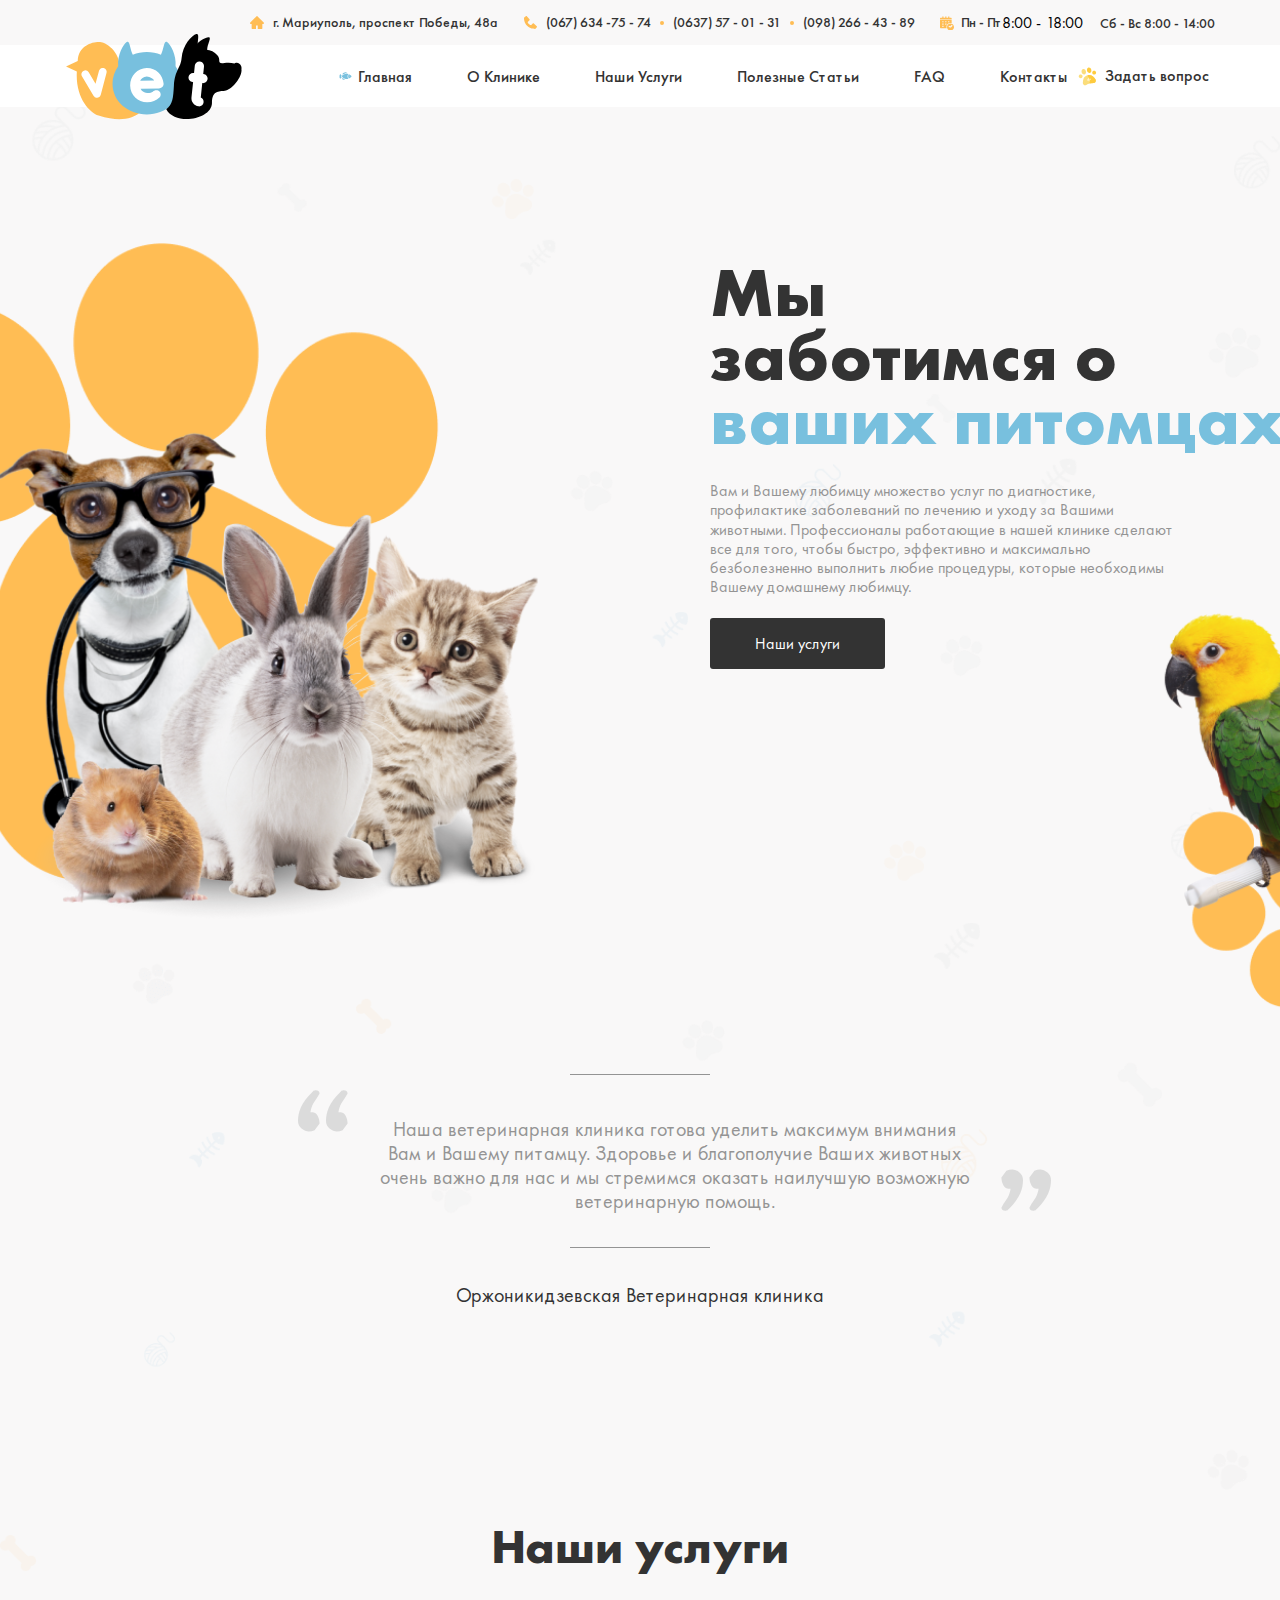
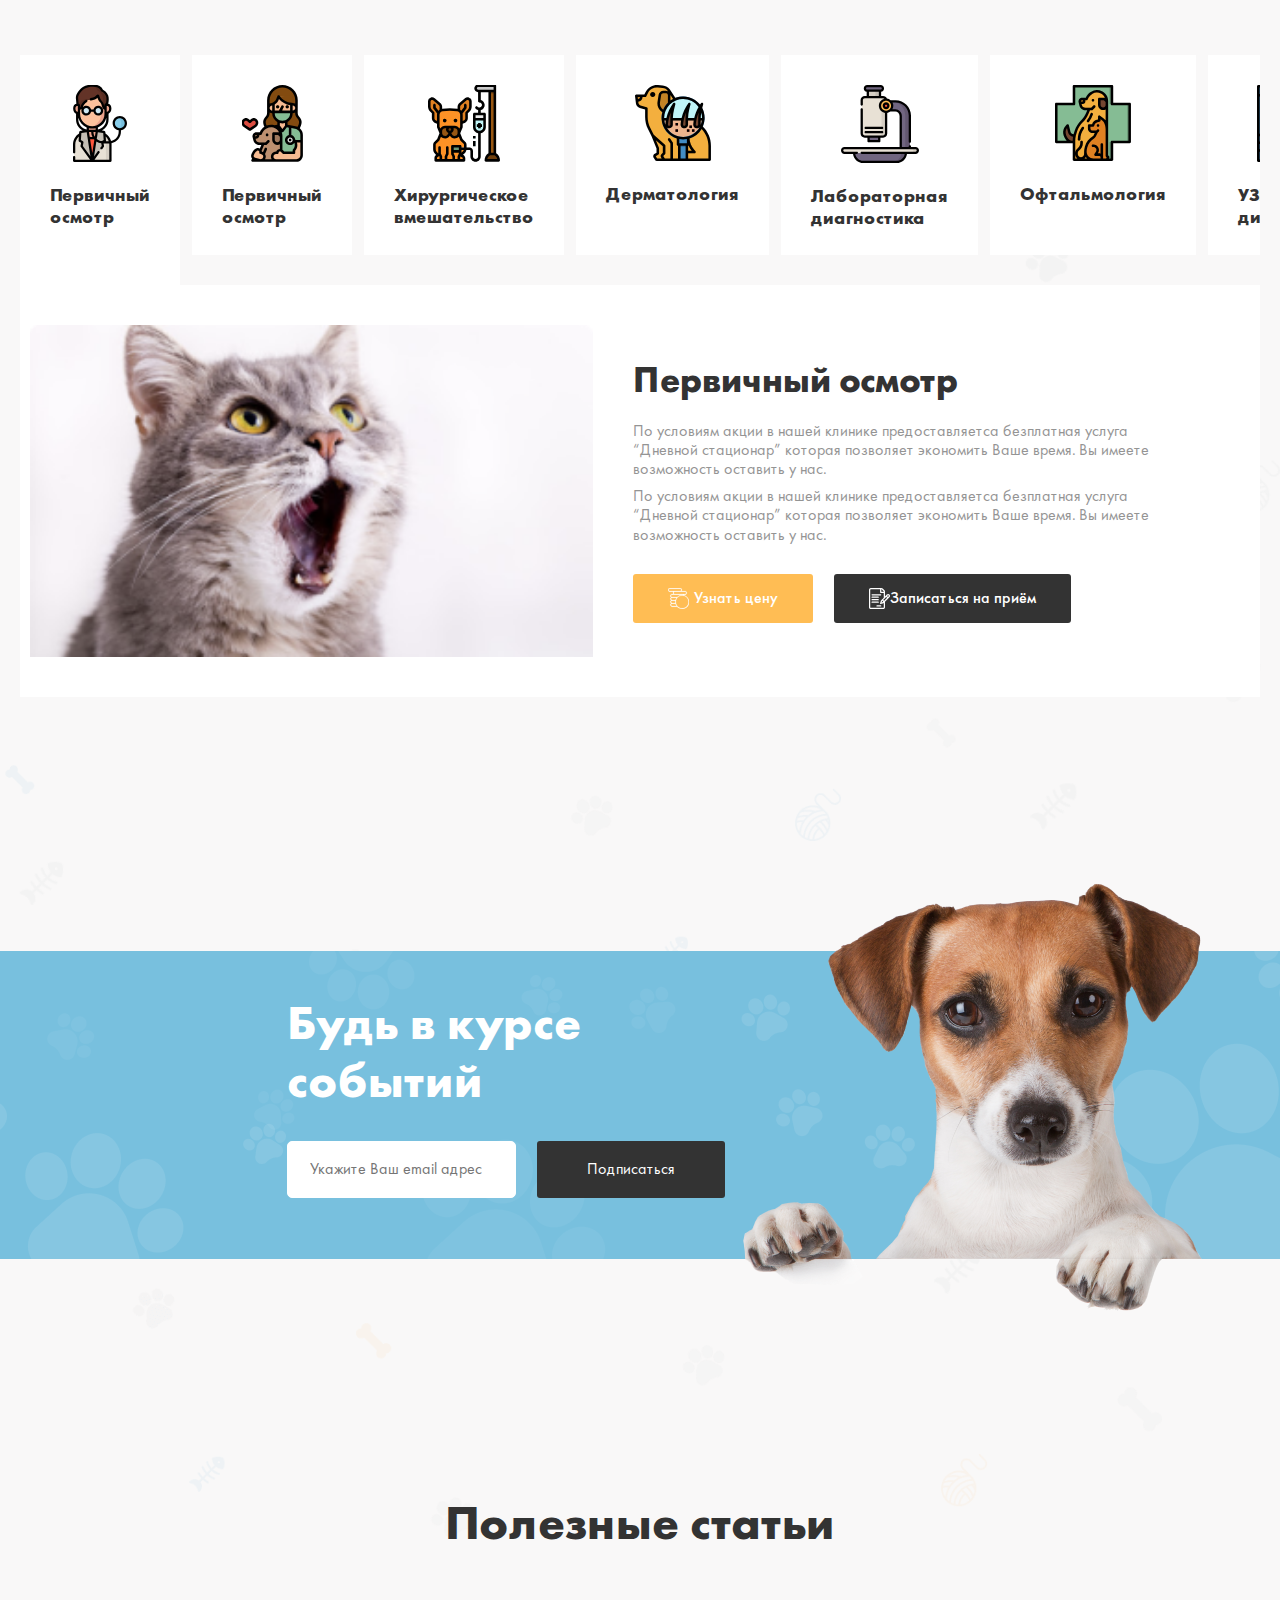
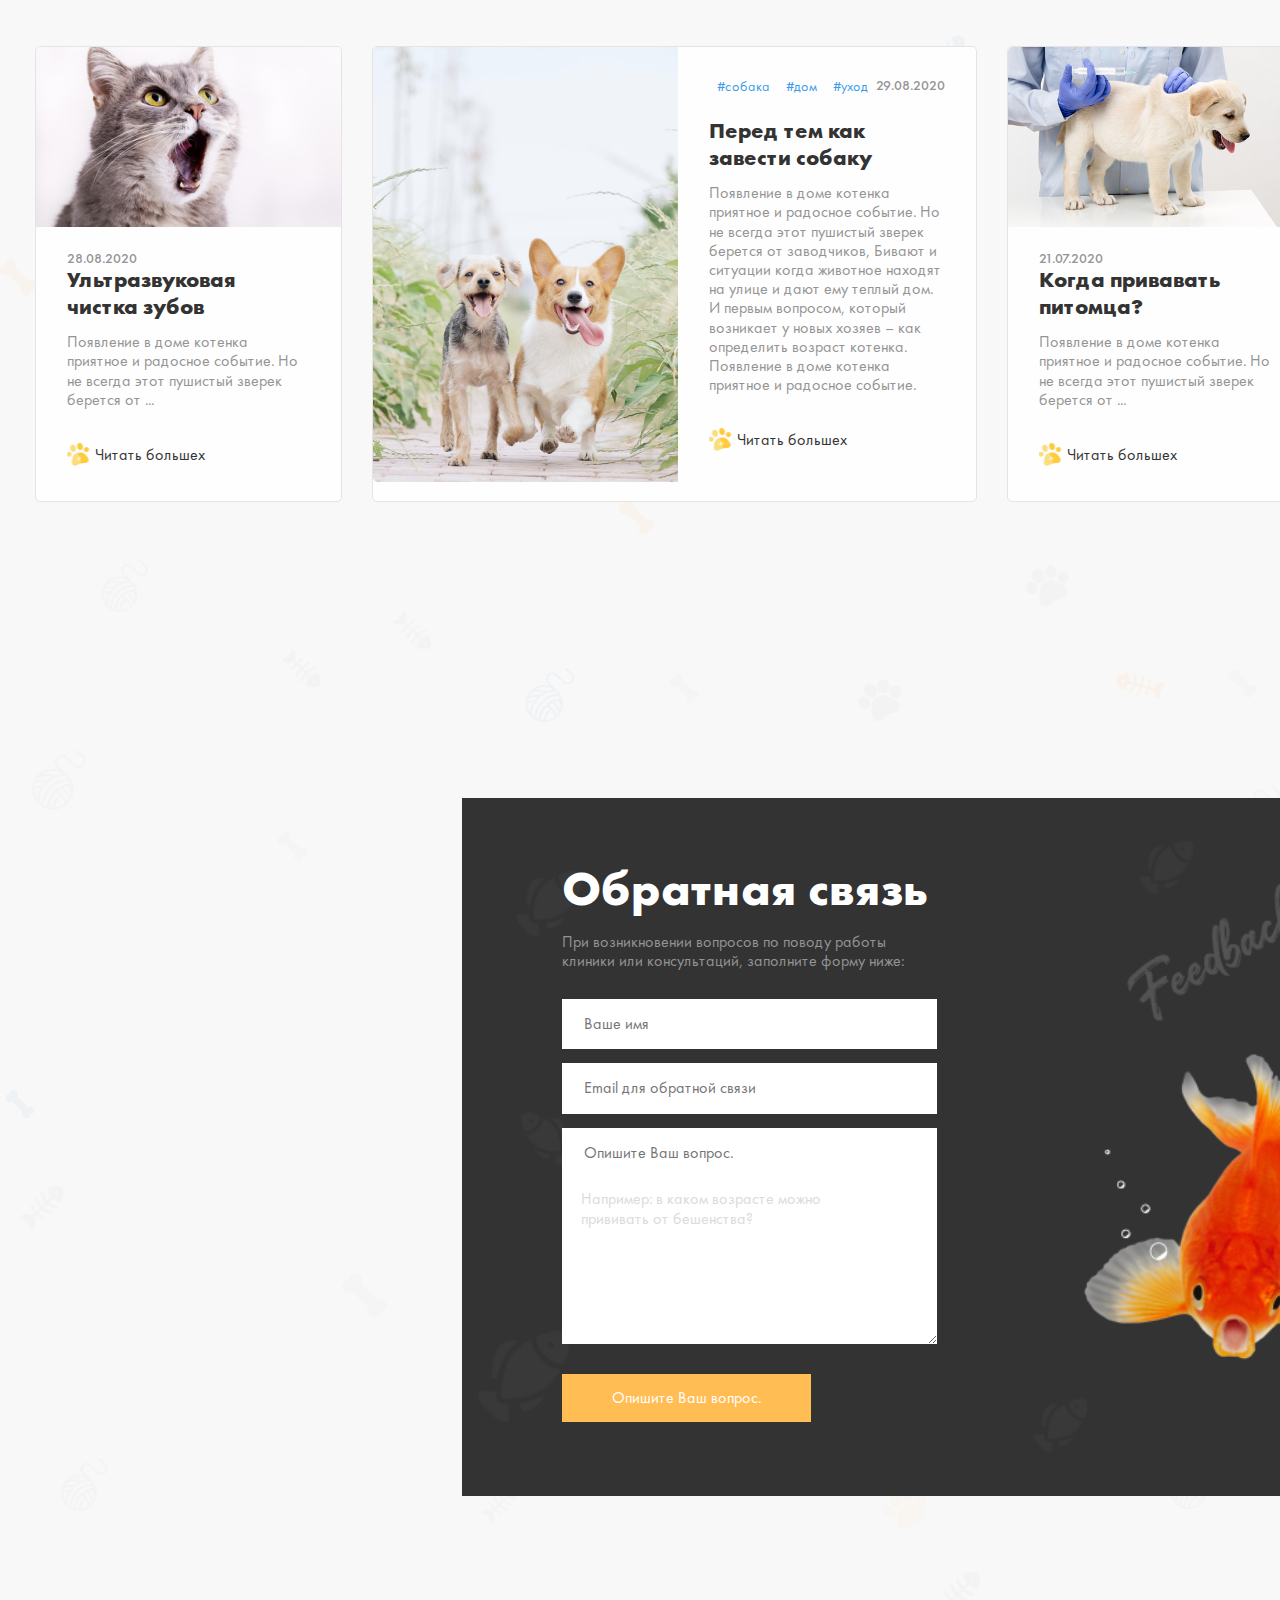
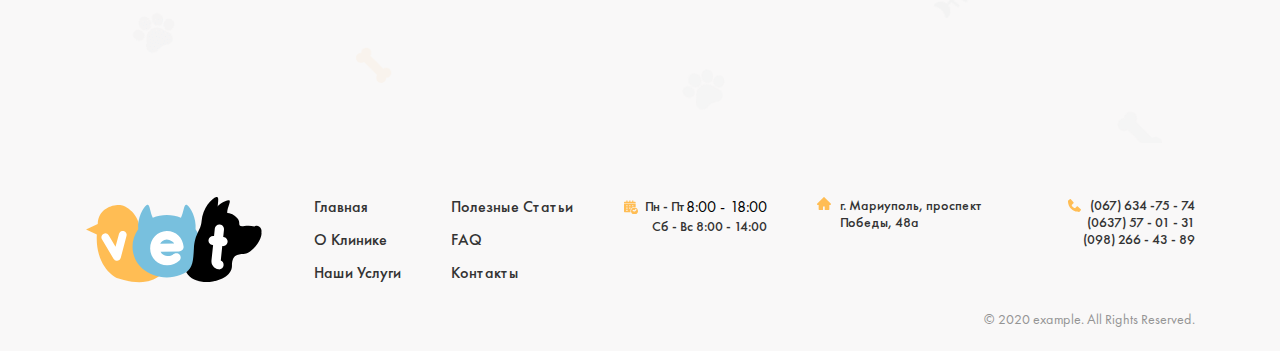
==== commit 853a970c: "index + modal" ====
--- a/index.html
+++ b/index.html
@@ -1,5 +1,5 @@
 <!DOCTYPE html>
-<html lang="en">
+<html lang="ru">
 <head>
     <meta charset="UTF-8">
     <meta http-equiv="X-UA-Compatible" content="IE=edge">
@@ -38,15 +38,11 @@
                     
                     <ul class="header-top__list-time">
                         <li class="header-top__item-time">
-                            <time class="header-top__time">
-                                <span class="header-top__time-day">Пн - Пт</span> 8:00 - 18:00
-                            </time>
+                            <span class="header-top__time">Пн - Пт</span> 8:00 - 18:00
                         </li>
                         
                         <li class="header-top__item-time">
-                            <time class="header-top__time">
-                                <span class="header-top__time-day">Сб - Вс</span> 8:00 - 14:00
-                            </time>
+                            <span class="header-top__time">Сб - Вс 8:00 - 14:00</span> 
                         </li>
                     </ul>
                 </div>
@@ -96,9 +92,9 @@
                         </li>
                     </ul>
                     
-                    <a class="header-bottom__link-q" href="">
+                    <button class="header-bottom__link-q js-modal-open">
                         Задать вопрос
-                    </a>
+                    </button>
                 </div>
             </div>
         </div>
@@ -410,103 +406,125 @@
                         </button>
                     </form>
                 </div>
-            </section>
-        </main>
-        
-        <footer class="footer">
-            <div class="container">
-                <div class="footer-top">
-                    <a class="header__link" href="./index.html">
-                        <img class="header__img" src="./images/logo.svg" alt="Logo of site" width="178" height="86">
-                    </a>
-                    
-                    <ul class="footer__list">
-                        <li class="footer__item">
-                            <a class="footer__link" href="./index.html">
-                                Главная
-                            </a>
-                        </li>
-                        
-                        <li class="footer__item">
-                            <a class="footer__link" href="./about_company.html">
-                                О Клинике
-                            </a>
-                        </li>
-                        
-                        <li class="footer__item">
-                            <a class="footer__link" href="./services.html">
-                                Наши Услуги
-                            </a>
-                        </li>
-                    </ul>
-                    
-                    <ul class="footer__list">
-                        <li class="footer__item">
-                            <a class="footer__link" href="./blog.html">
-                                Полезные Статьи
-                            </a>
-                        </li>
-                        
-                        <li class="footer__item">
-                            <a class="footer__link" href="./faq.html">
-                                FAQ
-                            </a>
-                        </li>
-                        
-                        <li class="footer__item">
-                            <a class="footer__link" href="./contac.html">
-                                Контакты
-                            </a>
-                        </li>
-                    </ul>
-                    
-                    <ul class="header-top__list-time">
-                        <li class="header-top__item-time">
-                            <time class="header-top__time">
-                                <span class="header-top__time-day">Пн - Пт</span> 8:00 - 18:00
-                            </time>
-                        </li>
-                        
-                        <li class="header-top__item-time">
-                            <time class="header-top__time">
-                                <span class="header-top__time-day">Сб - Вс</span> 8:00 - 14:00
-                            </time>
-                        </li>
-                    </ul>
-                    
-                    <address class="header-top__address">
-                        г. Мариуполь, проспект Победы, 48а
-                    </address>
-                    
-                    <ul class="header-top__list-tel">
-                        <li class="header-top__item-tel">
-                            <a class="header-top__tel" href="tel:+0676347574">
-                                (067) 634 -75 - 74
-                            </a>
-                        </li>
-                        
-                        <li class="header-top__item-tel">
-                            <a class="header-top__tel" href="tel:+0637570131">
-                                (0637) 57 - 01 - 31
-                            </a>
-                        </li>
-                        
-                        <li class="header-top__item-tel">
-                            <a class="header-top__tel" href="tel:+0982664389">
-                                (098) 266 - 43 - 89
-                            </a>
-                        </li>
-                    </ul>
-                </div>
-                
-                <div class="footer-bottom">
-                    <p class="footer__author">
-                        © 2020 example. All Rights Reserved.
-                    </p>
-                </div>
-            </div>
-        </footer>
-        
-        <script src="./js/main.js"></script>
-    </body>
-    </html>+            </div>
+        </section>
+    </main>
+    
+    <footer class="footer">
+        <div class="container">
+            <div class="footer-top">
+                <a class="header__link" href="./index.html">
+                    <img class="header__img" src="./images/logo.svg" alt="Logo of site" width="178" height="86">
+                </a>
+                
+                <ul class="footer__list">
+                    <li class="footer__item">
+                        <a class="footer__link" href="./index.html">
+                            Главная
+                        </a>
+                    </li>
+                    
+                    <li class="footer__item">
+                        <a class="footer__link" href="./about_company.html">
+                            О Клинике
+                        </a>
+                    </li>
+                    
+                    <li class="footer__item">
+                        <a class="footer__link" href="./services.html">
+                            Наши Услуги
+                        </a>
+                    </li>
+                </ul>
+                
+                <ul class="footer__list">
+                    <li class="footer__item">
+                        <a class="footer__link" href="./blog.html">
+                            Полезные Статьи
+                        </a>
+                    </li>
+                    
+                    <li class="footer__item">
+                        <a class="footer__link" href="./faq.html">
+                            FAQ
+                        </a>
+                    </li>
+                    
+                    <li class="footer__item">
+                        <a class="footer__link" href="./contac.html">
+                            Контакты
+                        </a>
+                    </li>
+                </ul>
+                
+                <ul class="header-top__list-time">
+                    <li class="header-top__item-time">
+                        <span class="header-top__time">Пн - Пт</span> 8:00 - 18:00
+                    </li>
+                    
+                    <li class="header-top__item-time">
+                        <span class="header-top__time">Сб - Вс 8:00 - 14:00</span> 
+                    </li>
+                </ul>
+                
+                <address class="header-top__address">
+                    г. Мариуполь, проспект Победы, 48а
+                </address>
+                
+                <ul class="header-top__list-tel">
+                    <li class="header-top__item-tel">
+                        <a class="header-top__tel" href="tel:+0676347574">
+                            (067) 634 -75 - 74
+                        </a>
+                    </li>
+                    
+                    <li class="header-top__item-tel">
+                        <a class="header-top__tel" href="tel:+0637570131">
+                            (0637) 57 - 01 - 31
+                        </a>
+                    </li>
+                    
+                    <li class="header-top__item-tel">
+                        <a class="header-top__tel" href="tel:+0982664389">
+                            (098) 266 - 43 - 89
+                        </a>
+                    </li>
+                </ul>
+            </div>
+            
+            <div class="footer-bottom">
+                <p class="footer__author">
+                    © 2020 example. All Rights Reserved.
+                </p>
+            </div>
+        </div>
+    </footer>
+    
+    <!-- Modal -->
+    
+    <section class="modal js-modal">
+        <div class="form-container">
+            <div class="content-wrapper">
+                <div class="left-content__wrapper">
+                    <button class="exit-button" type="button"><img src="./images/modal-exit.svg" alt="Modal exit" width="18" height="18"></button>
+                    <p class="form-info">Авторизация:</p>
+                    <a class="google" href="#">Войти через Google</a>
+                    <a class="facebook" href="#">Войти через Facebook</a>
+                </div>
+                
+                <form class="input-question" action="https://echo.htmlacademy.ru"  method="POST" >
+                    
+                    <h1 class="form-heading">Задать вопрос</h1>
+                    <input class="input-name" type="text" name="name" placeholder="Ваше имя" required>
+                    
+                    <textarea class="question-input" name="question" cols="30" rows="10" placeholder="Опишите Ваш вопрос."></textarea>
+                    
+                    <button class="form-button" type="submit">Отправить</button>
+                </form>
+            </div>
+        </div>
+    </section>
+    
+    <script src="./js/main.js"></script>
+</body>
+</html>--- a/css/main.min.css
+++ b/css/main.min.css
@@ -516,6 +516,8 @@
   font-size: 16px;
   font-weight: 500;
   color: #333;
+  border: none;
+  background-color: transparent;
   text-decoration: none;
 }
 
@@ -635,6 +637,217 @@
   text-align: right;
   font-size: 14px;
   color: #949494;
+}
+
+.modal {
+  display: none;
+  position: fixed;
+  z-index: 99;
+  width: 100%;
+  height: 100%;
+  left: 0;
+  top: 0;
+  background-color: rgba(0, 0, 0, 0.3);
+}
+
+.modal-open {
+  display: block;
+}
+
+.modal-open .content-wrapper {
+  -webkit-animation-name: slide-down;
+          animation-name: slide-down;
+  -webkit-animation-iteration-count: 1;
+          animation-iteration-count: 1;
+  -webkit-animation-fill-mode: forwards;
+          animation-fill-mode: forwards;
+  -webkit-animation-duration: 0.5s;
+          animation-duration: 0.5s;
+}
+
+@-webkit-keyframes slide-down {
+  from {
+    -webkit-transform: translateY(-1200px);
+            transform: translateY(-1200px);
+  }
+  to {
+    -webkit-transform: translateY(0);
+            transform: translateY(0);
+  }
+}
+
+@keyframes slide-down {
+  from {
+    -webkit-transform: translateY(-1200px);
+            transform: translateY(-1200px);
+  }
+  to {
+    -webkit-transform: translateY(0);
+            transform: translateY(0);
+  }
+}
+
+.form-container {
+  max-width: 860px;
+  padding-left: 20px;
+  padding-right: 20px;
+  margin: auto;
+  background-image: url("../images/modal-bg.png");
+  background-repeat: no-repeat;
+  background-size: cover;
+}
+
+.content-wrapper {
+  padding-bottom: 137px;
+  margin-right: -33px;
+  display: -webkit-box;
+  display: -ms-flexbox;
+  display: flex;
+  background-image: url("../img/popup.png");
+  background-repeat: no-repeat;
+  background-size: 850px;
+  background-position: center;
+}
+
+.left-content__wrapper {
+  display: -webkit-box;
+  display: -ms-flexbox;
+  display: flex;
+  -webkit-box-orient: vertical;
+  -webkit-box-direction: normal;
+      -ms-flex-direction: column;
+          flex-direction: column;
+}
+
+.exit-button {
+  position: absolute;
+  border: none;
+  background-color: transparent;
+  top: 21px;
+  left: 20px;
+  cursor: pointer;
+}
+
+.form-info {
+  width: 133px;
+  font-style: normal;
+  font-weight: 500;
+  font-size: 20px;
+  line-height: 30px;
+  color: #333333;
+  margin-left: 71px;
+  margin-top: 109px;
+}
+
+.input-question {
+  display: -webkit-box;
+  display: -ms-flexbox;
+  display: flex;
+  -webkit-box-orient: vertical;
+  -webkit-box-direction: normal;
+      -ms-flex-direction: column;
+          flex-direction: column;
+  margin-left: 137px;
+}
+
+.input-name {
+  width: 350px;
+}
+
+.question-input {
+  width: 350px;
+  padding-left: 22px;
+  padding-top: 17px;
+  border: none;
+  resize: vertical;
+}
+
+.google {
+  position: relative;
+  width: 250px;
+  font-style: normal;
+  font-weight: 500;
+  font-size: 16px;
+  line-height: 21px;
+  color: #333333;
+  background-color: #ffffff;
+  text-decoration: none;
+  padding: 15px 36px 15px 68px;
+  margin-bottom: 21px;
+  margin-left: 70px;
+}
+
+.google::before {
+  content: "";
+  display: block;
+  position: absolute;
+  left: 36px;
+  top: 15px;
+  width: 20px;
+  height: 20px;
+  background-image: url("../img/form-google.svg");
+  background-repeat: no-repeat;
+  background-position: center;
+  background-size: contain;
+}
+
+.facebook {
+  position: relative;
+  width: 250px;
+  font-style: normal;
+  font-weight: 500;
+  font-size: 16px;
+  line-height: 21px;
+  color: #333333;
+  background-color: #ffffff;
+  text-decoration: none;
+  margin-left: 70px;
+  padding: 15px 35px 15px 56px;
+}
+
+.facebook::before {
+  content: "";
+  display: block;
+  position: absolute;
+  width: 20px;
+  height: 20px;
+  left: 22px;
+  top: 15px;
+  background-image: url("../img/form-fasebook.svg");
+  background-repeat: no-repeat;
+  background-position: center;
+  background-size: contain;
+}
+
+.form-heading {
+  width: 358px;
+  font-style: normal;
+  font-weight: bold;
+  font-size: 50px;
+  line-height: 54px;
+  color: #333333;
+  margin: 0;
+  padding: 0;
+  margin-bottom: 25px;
+  padding-top: 119px;
+}
+
+.input-name {
+  padding-top: 14px;
+  padding-bottom: 14px;
+  padding-left: 22px;
+  margin-bottom: 21px;
+  border: none;
+}
+
+.form-button {
+  width: 193px;
+  margin-top: 27px;
+  padding: 15px 67px 15px 55px;
+  background-color: #000000;
+  border: none;
+  color: #ffffff;
+  cursor: pointer;
 }
 
 .work .container {
